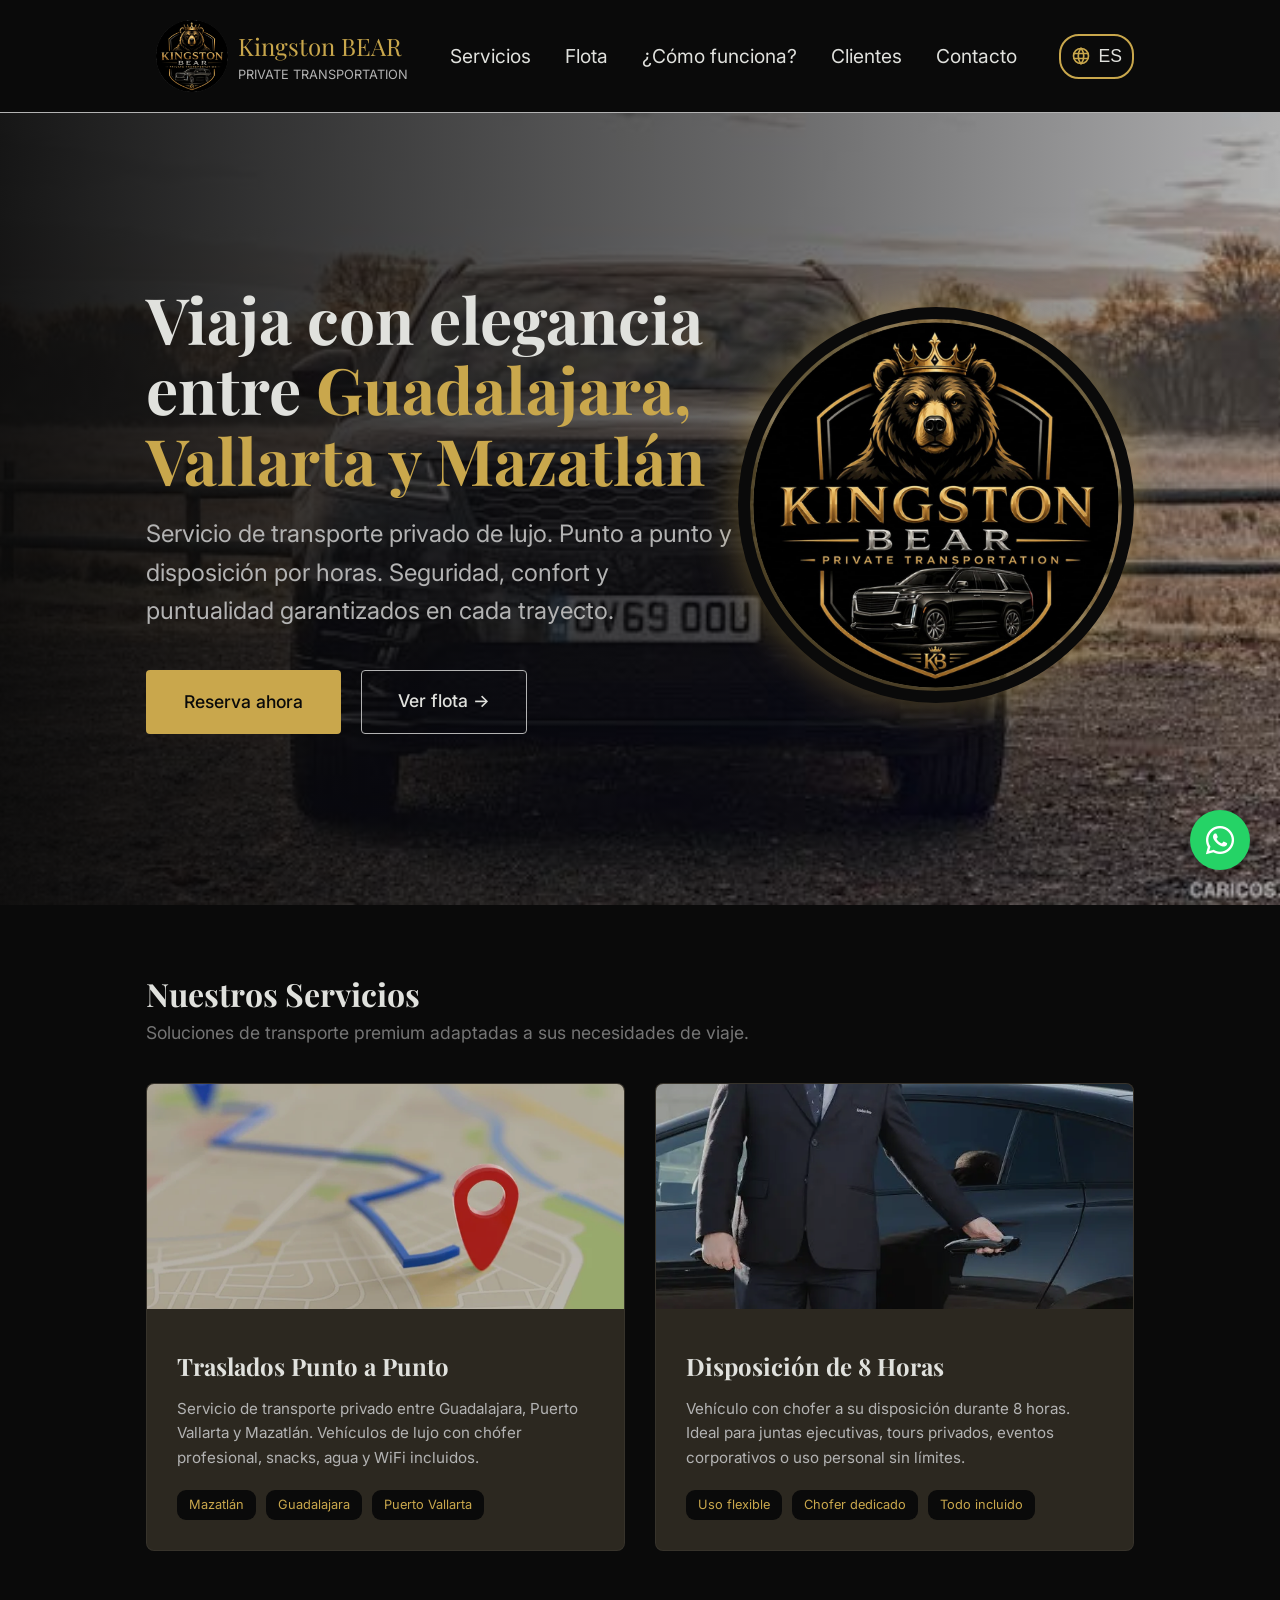
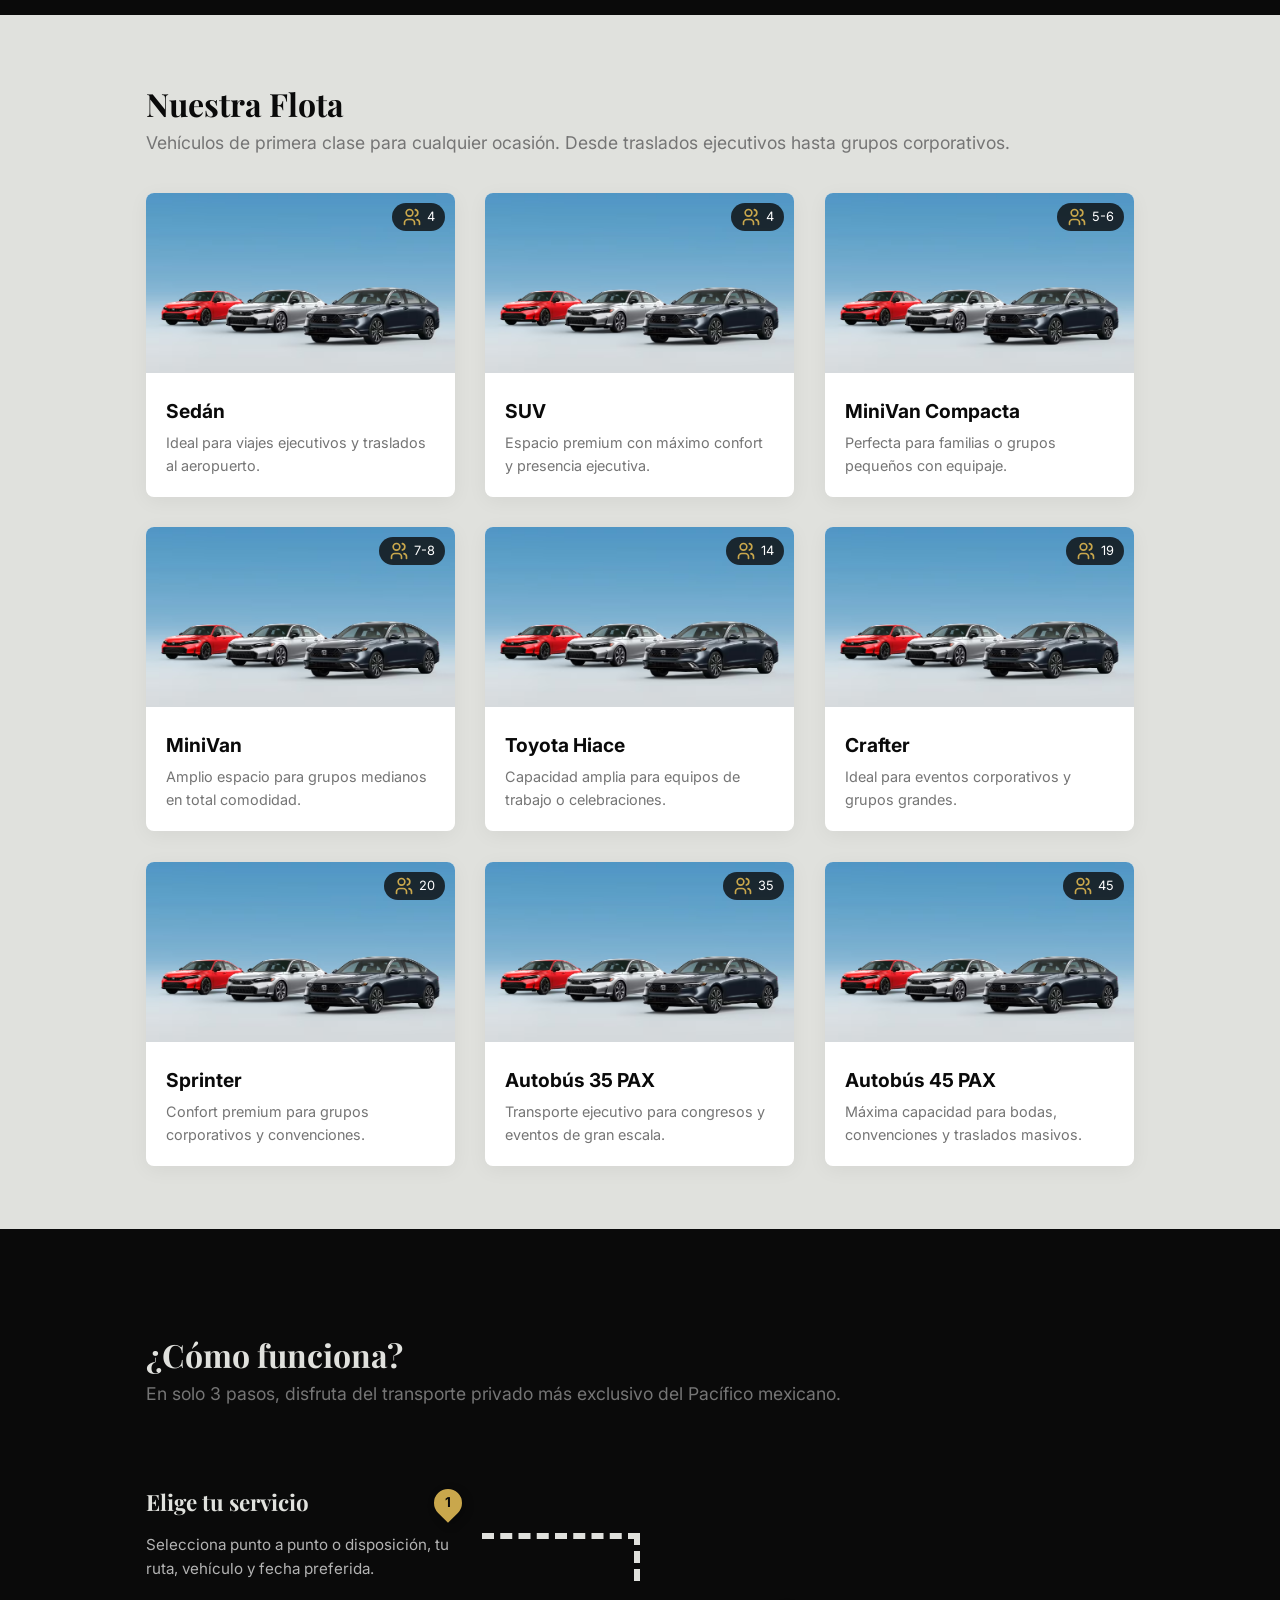
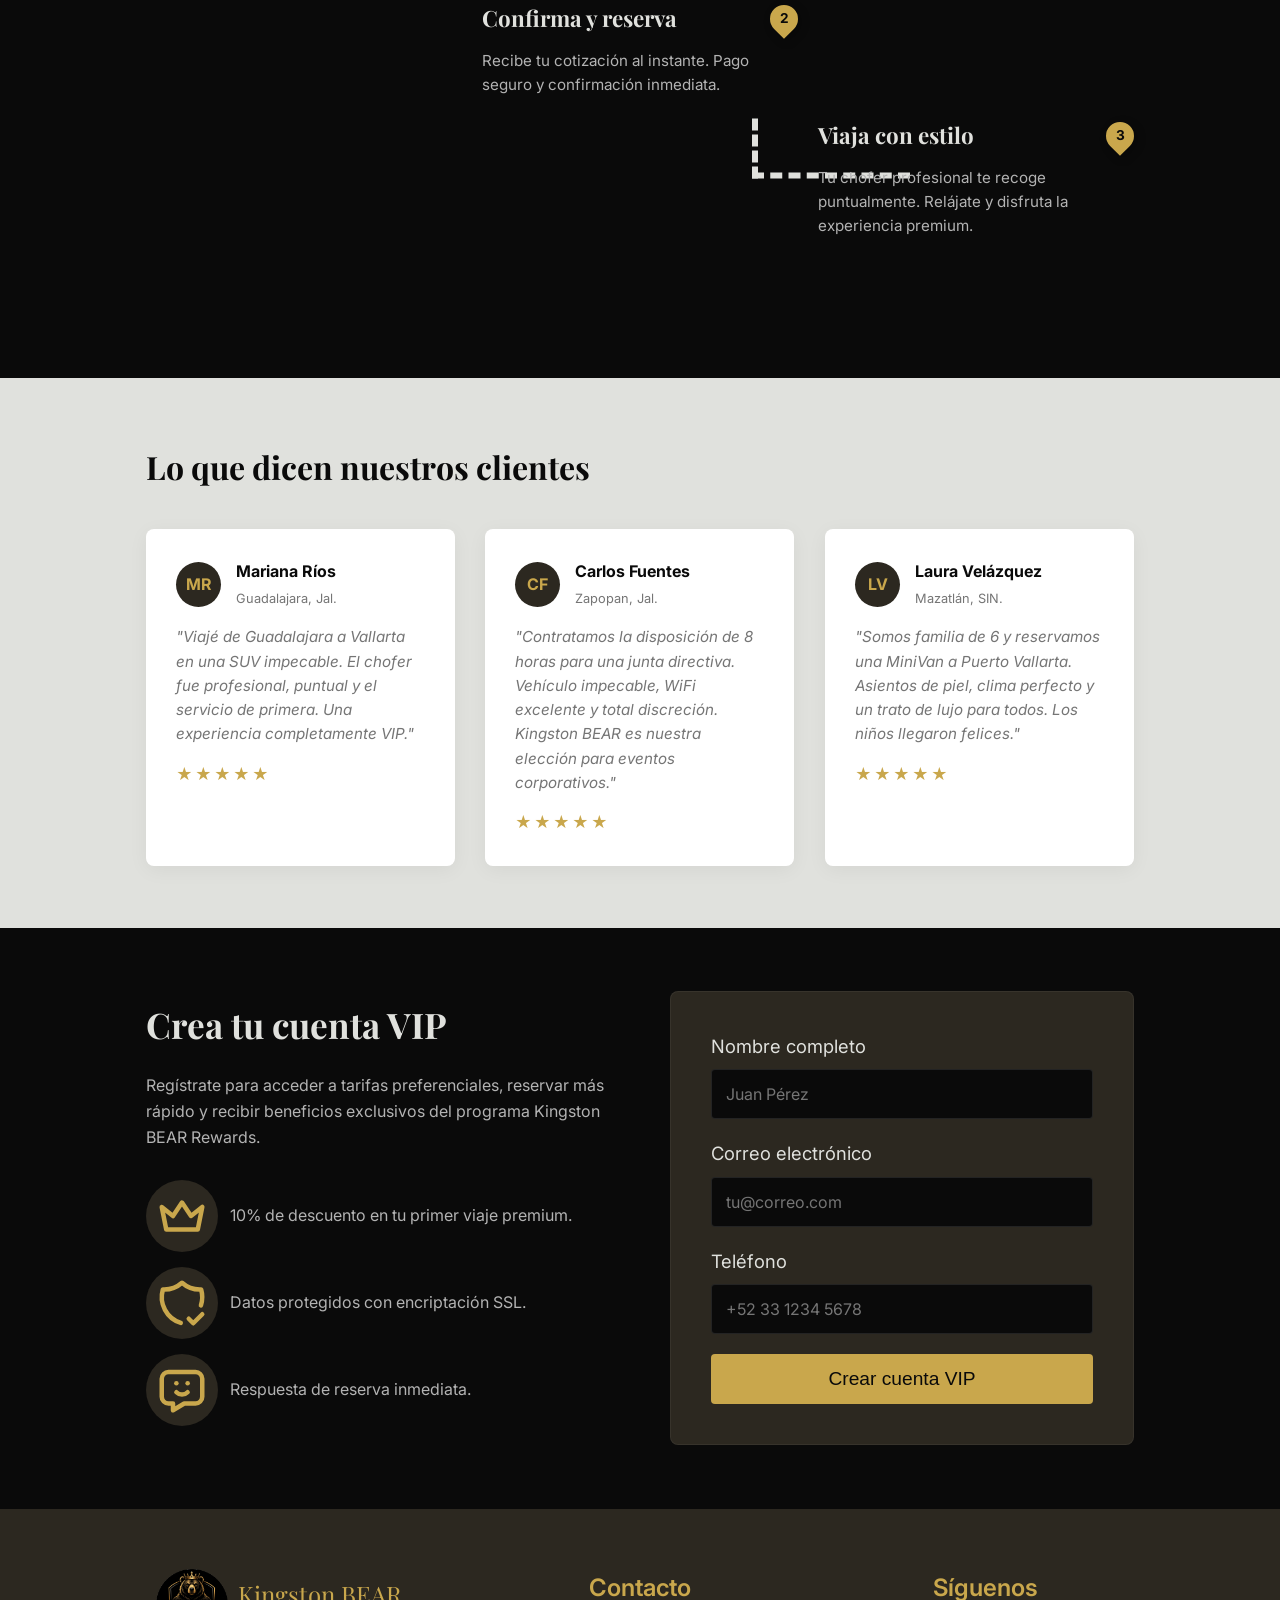
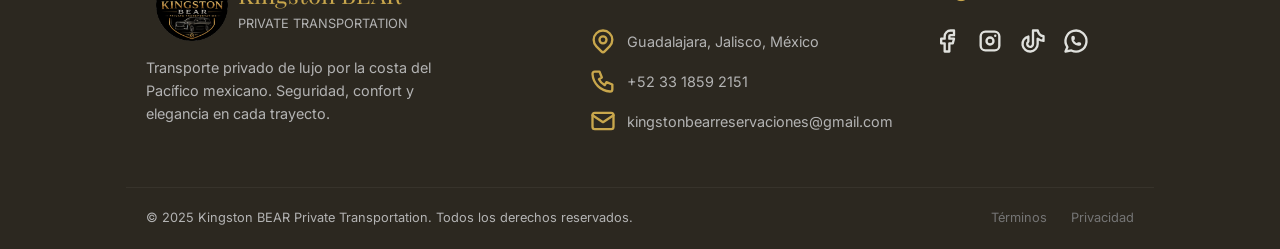
==== index.html @ b52fd7a8 "Initial commit" ====
<!DOCTYPE html>
<html lang="es">
<head>
    <meta charset="UTF-8">
    <meta name="viewport" content="width=device-width, initial-scale=1.0">
    <title>Kingston BEAR | Transporte Privado de Lujo</title>
    <!-- Enlace a Google Fonts para una tipografía elegante -->
    <link rel="preconnect" href="https://fonts.googleapis.com">
    <link rel="preconnect" href="https://fonts.gstatic.com" crossorigin>
    <link href="https://fonts.googleapis.com/css2?family=Playfair+Display:wght@700&family=Inter:wght@300;400;600&display=swap" rel="stylesheet">
    <link rel="stylesheet" href="public/styles/style.css">
    <link rel="stylesheet" href="https://cdnjs.cloudflare.com/ajax/libs/font-awesome/6.4.0/css/all.min.css">
</head>
<body>

    <!-- ==================== HEADER ==================== -->
    <header class="site-header">
        <div class="container header-container">
            <div class="logo" onclick="scrollToSection('top',100)">
                <img id="logo" src="public/images/rounded-logo.png" alt="Kingston BEAR Private Transportation">
                <div class="page-title">
                    <span>Kingston BEAR</span>
                    <small>PRIVATE TRANSPORTATION</small>
                </div>
            </div>
            <nav class="main-nav">
                <a onclick="scrollToSection('servicios',80)">Servicios</a>
                <a onclick="scrollToSection('flota',100)">Flota</a>
                <a onclick="scrollToSection('como-funciona',40)">¿Cómo funciona?</a>
                <a onclick="scrollToSection('clientes',100)">Clientes</a>
                <a onclick="scrollToSection('contacto',100)">Contacto</a>
            </nav>
            <div class="header-actions">
                <button class="lang-switch">
                    <svg
                    xmlns="http://www.w3.org/2000/svg"
                    width="20"
                    height="20"
                    viewBox="0 0 24 24"
                    fill="none"
                    stroke="var(--color-gold)"
                    stroke-width="2"
                    stroke-linecap="round"
                    stroke-linejoin="round"
                    >
                    <path d="M3 12a9 9 0 1 0 18 0a9 9 0 0 0 -18 0" />
                    <path d="M3.6 9h16.8" />
                    <path d="M3.6 15h16.8" />
                    <path d="M11.5 3a17 17 0 0 0 0 18" />
                    <path d="M12.5 3a17 17 0 0 1 0 18" />
                    </svg>ES</button>
            </div>
        </div>
    </header>

    <main id="top">
        <!-- ==================== HERO SECTION ==================== -->
        <section class="hero" id="inicio">
            <div class="hero-overlay"></div>
            <div class="container hero-content">
                <div class="hero-text" data-reveal>
                    <h1 class="hero-title">
                        Viaja con elegancia entre <span class="highlight">Guadalajara, Vallarta y Mazatlán</span>
                    </h1>
                    <p class="hero-subtitle">
                        Servicio de transporte privado de lujo. Punto a punto y disposición por horas. Seguridad, confort y puntualidad garantizados en cada trayecto.
                    </p>
                    <div class="hero-cta">
                        <a onclick="scrollToSection('contacto',100)" class="btn btn-primary btn-lg">Reserva ahora</a>
                        <a onclick="scrollToSection('flota',100)" class="btn btn-outline btn-lg">Ver flota →</a>
                    </div>
                </div>
                <div class="hero-badge" data-reveal>
                    <!-- Insignia circular de Kingston BEAR -->
                    <img id="emblem-logo" src="public/images/rounded-logo.png" alt="Emblema Kingston BEAR">
                </div>
            </div>
            <!-- Botón de WhatsApp flotante -->
            <a href="https://wa.me/+523318592151" class="whatsapp-float" target="_blank" rel="noopener">
                <i class="fab fa-whatsapp fa-2x"></i>
            </a>
        </section>

        <!-- ==================== SERVICIOS ==================== -->
        <section class="services" id="servicios">
            <div class="container">
                <div class="section-header" data-reveal>
                    <h2>Nuestros Servicios</h2>
                    <p>Soluciones de transporte premium adaptadas a sus necesidades de viaje.</p>
                </div>
                <div class="services-grid">
                    <article class="service-card" data-reveal>
                        <div class="service-image">
                            <img src="public/images/ruta.webp" alt="Traslados Punto a Punto">
                        </div>
                        <div class="service-info">
                            <h3>Traslados Punto a Punto</h3>
                            <p>Servicio de transporte privado entre Guadalajara, Puerto Vallarta y Mazatlán. Vehículos de lujo con chófer profesional, snacks, agua y WiFi incluidos.</p>
                            <div class="tags">
                                <span class="tag">Mazatlán</span>
                                <span class="tag">Guadalajara</span>
                                <span class="tag">Puerto Vallarta</span>
                            </div>
                        </div>
                    </article>
                    <article class="service-card" data-reveal>
                        <div class="service-image">
                            <img src="public/images/chofer.webp" alt="Disposición de 8 Horas">
                        </div>
                        <div class="service-info">
                            <h3>Disposición de 8 Horas</h3>
                            <p>Vehículo con chofer a su disposición durante 8 horas. Ideal para juntas ejecutivas, tours privados, eventos corporativos o uso personal sin límites.</p>
                            <div class="tags">
                                <span class="tag">Uso flexible</span>
                                <span class="tag">Chofer dedicado</span>
                                <span class="tag">Todo incluido</span>
                            </div>
                        </div>
                    </article>
                </div>
            </div>
        </section>

        <!-- ==================== FLOTA ==================== -->
        <section class="fleet" id="flota">
            <div class="container">
                <div class="section-header" data-reveal>
                    <h2>Nuestra Flota</h2>
                    <p>Vehículos de primera clase para cualquier ocasión. Desde traslados ejecutivos hasta grupos corporativos.</p>
                </div>
                <div class="fleet-grid">
                    <article class="fleet-card" data-reveal>
                        <div class="fleet-image">
                            <img src="public/images/sedan.avif" alt="Sedán">
                            <span class="capacity-badge">
                                <svg
                                xmlns="http://www.w3.org/2000/svg"
                                width="20"
                                height="20"
                                viewBox="0 0 24 24"
                                fill="none"
                                stroke="var(--color-gold)"
                                stroke-width="2"
                                stroke-linecap="round"
                                stroke-linejoin="round"
                                >
                                <path d="M9 7m-4 0a4 4 0 1 0 8 0a4 4 0 1 0 -8 0" />
                                <path d="M3 21v-2a4 4 0 0 1 4 -4h4a4 4 0 0 1 4 4v2" />
                                <path d="M16 3.13a4 4 0 0 1 0 7.75" />
                                <path d="M21 21v-2a4 4 0 0 0 -3 -3.85" />
                                </svg>4
                            </span>
                        </div>
                        <h3>Sedán</h3>
                        <p>Ideal para viajes ejecutivos y traslados al aeropuerto.</p>
                    </article>
                    <article class="fleet-card" data-reveal>
                        <div class="fleet-image">
                            <img src="public/images/sedan.avif" alt="SUV">
                            <span class="capacity-badge">
                                <svg
                                xmlns="http://www.w3.org/2000/svg"
                                width="20"
                                height="20"
                                viewBox="0 0 24 24"
                                fill="none"
                                stroke="var(--color-gold)"
                                stroke-width="2"
                                stroke-linecap="round"
                                stroke-linejoin="round"
                                >
                                <path d="M9 7m-4 0a4 4 0 1 0 8 0a4 4 0 1 0 -8 0" />
                                <path d="M3 21v-2a4 4 0 0 1 4 -4h4a4 4 0 0 1 4 4v2" />
                                <path d="M16 3.13a4 4 0 0 1 0 7.75" />
                                <path d="M21 21v-2a4 4 0 0 0 -3 -3.85" />
                                </svg>4
                            </span>
                        </div>
                        <h3>SUV</h3>
                        <p>Espacio premium con máximo confort y presencia ejecutiva.</p>
                    </article>
                    <article class="fleet-card" data-reveal>
                        <div class="fleet-image">
                            <img src="public/images/sedan.avif" alt="MiniVan Compacta">
                            <span class="capacity-badge">
                                <svg
                                xmlns="http://www.w3.org/2000/svg"
                                width="20"
                                height="20"
                                viewBox="0 0 24 24"
                                fill="none"
                                stroke="var(--color-gold)"
                                stroke-width="2"
                                stroke-linecap="round"
                                stroke-linejoin="round"
                                >
                                <path d="M9 7m-4 0a4 4 0 1 0 8 0a4 4 0 1 0 -8 0" />
                                <path d="M3 21v-2a4 4 0 0 1 4 -4h4a4 4 0 0 1 4 4v2" />
                                <path d="M16 3.13a4 4 0 0 1 0 7.75" />
                                <path d="M21 21v-2a4 4 0 0 0 -3 -3.85" />
                                </svg>5-6
                            </span>
                        </div>
                        <h3>MiniVan Compacta</h3>
                        <p>Perfecta para familias o grupos pequeños con equipaje.</p>
                    </article>
                    <article class="fleet-card" data-reveal>
                        <div class="fleet-image">
                            <img src="public/images/sedan.avif" alt="MiniVan">
                            <span class="capacity-badge">
                                <svg
                                xmlns="http://www.w3.org/2000/svg"
                                width="20"
                                height="20"
                                viewBox="0 0 24 24"
                                fill="none"
                                stroke="var(--color-gold)"
                                stroke-width="2"
                                stroke-linecap="round"
                                stroke-linejoin="round"
                                >
                                <path d="M9 7m-4 0a4 4 0 1 0 8 0a4 4 0 1 0 -8 0" />
                                <path d="M3 21v-2a4 4 0 0 1 4 -4h4a4 4 0 0 1 4 4v2" />
                                <path d="M16 3.13a4 4 0 0 1 0 7.75" />
                                <path d="M21 21v-2a4 4 0 0 0 -3 -3.85" />
                                </svg>7-8
                            </span>
                        </div>
                        <h3>MiniVan</h3>
                        <p>Amplio espacio para grupos medianos en total comodidad.</p>
                    </article>
                    <article class="fleet-card" data-reveal>
                        <div class="fleet-image">
                            <img src="public/images/sedan.avif" alt="Toyota Hiace">
                            <span class="capacity-badge">
                                <svg
                                xmlns="http://www.w3.org/2000/svg"
                                width="20"
                                height="20"
                                viewBox="0 0 24 24"
                                fill="none"
                                stroke="var(--color-gold)"
                                stroke-width="2"
                                stroke-linecap="round"
                                stroke-linejoin="round"
                                >
                                <path d="M9 7m-4 0a4 4 0 1 0 8 0a4 4 0 1 0 -8 0" />
                                <path d="M3 21v-2a4 4 0 0 1 4 -4h4a4 4 0 0 1 4 4v2" />
                                <path d="M16 3.13a4 4 0 0 1 0 7.75" />
                                <path d="M21 21v-2a4 4 0 0 0 -3 -3.85" />
                                </svg>14
                            </span>
                        </div>
                        <h3>Toyota Hiace</h3>
                        <p>Capacidad amplia para equipos de trabajo o celebraciones.</p>
                    </article>
                    <article class="fleet-card" data-reveal>
                        <div class="fleet-image">
                            <img src="public/images/sedan.avif" alt="Crafter">
                            <span class="capacity-badge">
                                <svg
                                xmlns="http://www.w3.org/2000/svg"
                                width="20"
                                height="20"
                                viewBox="0 0 24 24"
                                fill="none"
                                stroke="var(--color-gold)"
                                stroke-width="2"
                                stroke-linecap="round"
                                stroke-linejoin="round"
                                >
                                <path d="M9 7m-4 0a4 4 0 1 0 8 0a4 4 0 1 0 -8 0" />
                                <path d="M3 21v-2a4 4 0 0 1 4 -4h4a4 4 0 0 1 4 4v2" />
                                <path d="M16 3.13a4 4 0 0 1 0 7.75" />
                                <path d="M21 21v-2a4 4 0 0 0 -3 -3.85" />
                                </svg>19
                            </span>
                        </div>
                        <h3>Crafter</h3>
                        <p>Ideal para eventos corporativos y grupos grandes.</p>
                    </article>
                    <article class="fleet-card" data-reveal>
                        <div class="fleet-image">
                            <img src="public/images/sedan.avif" alt="Sprinter">
                            <span class="capacity-badge">
                                <svg
                                xmlns="http://www.w3.org/2000/svg"
                                width="20"
                                height="20"
                                viewBox="0 0 24 24"
                                fill="none"
                                stroke="var(--color-gold)"
                                stroke-width="2"
                                stroke-linecap="round"
                                stroke-linejoin="round"
                                >
                                <path d="M9 7m-4 0a4 4 0 1 0 8 0a4 4 0 1 0 -8 0" />
                                <path d="M3 21v-2a4 4 0 0 1 4 -4h4a4 4 0 0 1 4 4v2" />
                                <path d="M16 3.13a4 4 0 0 1 0 7.75" />
                                <path d="M21 21v-2a4 4 0 0 0 -3 -3.85" />
                                </svg>20
                            </span>
                        </div>
                        <h3>Sprinter</h3>
                        <p>Confort premium para grupos corporativos y convenciones.</p>
                    </article>
                    <article class="fleet-card" data-reveal>
                        <div class="fleet-image">
                            <img src="public/images/sedan.avif" alt="Autobús 35 PAX">
                            <span class="capacity-badge">
                                <svg
                                xmlns="http://www.w3.org/2000/svg"
                                width="20"
                                height="20"
                                viewBox="0 0 24 24"
                                fill="none"
                                stroke="var(--color-gold)"
                                stroke-width="2"
                                stroke-linecap="round"
                                stroke-linejoin="round"
                                >
                                <path d="M9 7m-4 0a4 4 0 1 0 8 0a4 4 0 1 0 -8 0" />
                                <path d="M3 21v-2a4 4 0 0 1 4 -4h4a4 4 0 0 1 4 4v2" />
                                <path d="M16 3.13a4 4 0 0 1 0 7.75" />
                                <path d="M21 21v-2a4 4 0 0 0 -3 -3.85" />
                                </svg>35
                            </span>
                        </div>
                        <h3>Autobús 35 PAX</h3>
                        <p>Transporte ejecutivo para congresos y eventos de gran escala.</p>
                    </article>
                    <article class="fleet-card" data-reveal>
                        <div class="fleet-image">
                            <img src="public/images/sedan.avif" alt="Autobús 45 PAX">
                            <span class="capacity-badge">
                                <svg
                                xmlns="http://www.w3.org/2000/svg"
                                width="20"
                                height="20"
                                viewBox="0 0 24 24"
                                fill="none"
                                stroke="var(--color-gold)"
                                stroke-width="2"
                                stroke-linecap="round"
                                stroke-linejoin="round"
                                >
                                <path d="M9 7m-4 0a4 4 0 1 0 8 0a4 4 0 1 0 -8 0" />
                                <path d="M3 21v-2a4 4 0 0 1 4 -4h4a4 4 0 0 1 4 4v2" />
                                <path d="M16 3.13a4 4 0 0 1 0 7.75" />
                                <path d="M21 21v-2a4 4 0 0 0 -3 -3.85" />
                                </svg>45
                            </span>
                        </div>
                        <h3>Autobús 45 PAX</h3>
                        <p>Máxima capacidad para bodas, convenciones y traslados masivos.</p>
                    </article>
                </div>
            </div>
        </section>

        <!-- ==================== CÓMO FUNCIONA ==================== -->
        <section class="how-it-works" id="como-funciona">
            <div class="container">
                <div class="section-header" data-reveal>
                    <h2>¿Cómo funciona?</h2>
                    <p>En solo 3 pasos, disfruta del transporte privado más exclusivo del Pacífico mexicano.</p>
                </div>
                
                <div class="steps-container">
                    <!-- SVG de la ruta torcida (Zig-Zag grueso y punteado) -->
                    <!-- viewBox 100x100 para mapear las celdas del grid -->

                    <div class="route dashed-line step-line"></div>
                    <!-- Paso 1: Celda (0,0) -> Row 1, Col 1 -->
                    <div class="step step-1" data-reveal>
                        <div class="step-header">
                            <h3>Elige tu servicio</h3>
                            <span class="pin"><b>1</b></span>
                        </div>
                        <p>Selecciona punto a punto o disposición, tu ruta, vehículo y fecha preferida.</p>
                    </div>

                    <!-- Paso 2: Celda (1,0) -> Row 2, Col 1 -->
                    <div class="step step-2" data-reveal>
                        <div class="step-header">
                            <h3>Confirma y reserva</h3>
                            <span class="pin"><b>2</b></span>
                        </div>
                        <p>Recibe tu cotización al instante. Pago seguro y confirmación inmediata.</p>
                    </div>

                    <div></div>
                    <div></div>
                    <div></div>
                    <div></div>
                    <div class="route dashed-line rotate-180 step-line-2"></div>

                    <!-- Paso 3: Celda (1,1) -> Row 2, Col 2 -->
                    <div class="step step-3" data-reveal>
                        <div class="step-header">
                            <h3>Viaja con estilo</h3>
                            <span class="pin"><b>3</b></span>
                        </div>
                        <p>Tu chofer profesional te recoge puntualmente. Relájate y disfruta la experiencia premium.</p>
                    </div>
                </div>
            </div>
        </section>

        <!-- ==================== TESTIMONIOS ==================== -->
        <section class="testimonials" id="clientes">
            <div class="container">
                <div class="section-header" data-reveal>
                    <h2>Lo que dicen nuestros clientes</h2>
                </div>
                <div class="testimonials-grid">
                    <article class="testimonial-card" data-reveal>
                        <div class="testimonial-header">
                            <div class="avatar">MR</div>
                            <div>
                                <h4>Mariana Ríos</h4>
                                <span>Guadalajara, Jal.</span>
                            </div>
                        </div>
                        <p>"Viajé de Guadalajara a Vallarta en una SUV impecable. El chofer fue profesional, puntual y el servicio de primera. Una experiencia completamente VIP."</p>
                        <div class="stars">★★★★★</div>
                    </article>
                    <article class="testimonial-card" data-reveal>
                        <div class="testimonial-header">
                            <div class="avatar">CF</div>
                            <div>
                                <h4>Carlos Fuentes</h4>
                                <span>Zapopan, Jal.</span>
                            </div>
                        </div>
                        <p>"Contratamos la disposición de 8 horas para una junta directiva. Vehículo impecable, WiFi excelente y total discreción. Kingston BEAR es nuestra elección para eventos corporativos."</p>
                        <div class="stars">★★★★★</div>
                    </article>
                    <article class="testimonial-card" data-reveal>
                        <div class="testimonial-header">
                            <div class="avatar">LV</div>
                            <div>
                                <h4>Laura Velázquez</h4>
                                <span>Mazatlán, SIN.</span>
                            </div>
                        </div>
                        <p>"Somos familia de 6 y reservamos una MiniVan a Puerto Vallarta. Asientos de piel, clima perfecto y un trato de lujo para todos. Los niños llegaron felices."</p>
                        <div class="stars">★★★★★</div>
                    </article>
                </div>
            </div>
        </section>

        <!-- ==================== FORMULARIO VIP ==================== -->
        <section class="vip-signup" id="contacto">
            <div class="container vip-container">
                <div class="vip-content" data-reveal>
                    <h2>Crea tu cuenta VIP</h2>
                    <p>Regístrate para acceder a tarifas preferenciales, reservar más rápido y recibir beneficios exclusivos del programa Kingston BEAR Rewards.</p>
                    <ul class="benefits-list">
                        <li>
                            <svg
                            xmlns="http://www.w3.org/2000/svg"
                            width="28"
                            height="28"
                            viewBox="0 0 24 24"
                            fill="none"
                            stroke="var(--color-gold)"
                            stroke-width="2"
                            stroke-linecap="round"
                            stroke-linejoin="round"
                            >
                            <path d="M12 6l4 6l5 -4l-2 10h-14l-2 -10l5 4z" />
                            </svg>10% de descuento en tu primer viaje premium.
                        </li>
                        
                        <li>
                            <svg
                            xmlns="http://www.w3.org/2000/svg"
                            width="28"
                            height="28"
                            viewBox="0 0 24 24"
                            fill="none"
                            stroke="var(--color-gold)"
                            stroke-width="2"
                            stroke-linecap="round"
                            stroke-linejoin="round"
                            >
                            <path d="M11.46 20.846a12 12 0 0 1 -7.96 -14.846a12 12 0 0 0 8.5 -3a12 12 0 0 0 8.5 3a12 12 0 0 1 -.09 7.06" />
                            <path d="M15 19l2 2l4 -4" />
                            </svg>Datos protegidos con encriptación SSL.
                        </li>
                        
                        <li>
                            <svg
                            xmlns="http://www.w3.org/2000/svg"
                            width="28"
                            height="28"
                            viewBox="0 0 24 24"
                            fill="none"
                            stroke="var(--color-gold)"
                            stroke-width="2"
                            stroke-linecap="round"
                            stroke-linejoin="round"
                            >
                            <path d="M18 4a3 3 0 0 1 3 3v8a3 3 0 0 1 -3 3h-5l-5 3v-3h-2a3 3 0 0 1 -3 -3v-8a3 3 0 0 1 3 -3h12z" />
                            <path d="M9.5 9h.01" />
                            <path d="M14.5 9h.01" />
                            <path d="M9.5 13a3.5 3.5 0 0 0 5 0" />
                            </svg>Respuesta de reserva inmediata.</li>
                    </ul>
                </div>
                <div class="vip-form-wrapper" data-reveal>
                    <form class="vip-form">
                        <div class="form-group">
                            <label for="name">Nombre completo</label>
                            <input type="text" id="name" placeholder="Juan Pérez" required>
                        </div>
                        <div class="form-group">
                            <label for="email">Correo electrónico</label>
                            <input type="email" id="email" placeholder="tu@correo.com" required>
                        </div>
                        <div class="form-group">
                            <label for="phone">Teléfono</label>
                            <input type="tel" id="phone" placeholder="+52 33 1234 5678">
                        </div>
                        <button type="submit" class="btn btn-primary btn-block">Crear cuenta VIP</button>
                    </form>
                </div>
            </div>
        </section>
    </main>

    <!-- ==================== FOOTER ==================== -->
    <footer class="site-footer">
        <div class="container footer-grid">
            <div class="footer-about">
            <div class="logo" onclick="scrollToSection('top',100)">
                <img id="logo" src="public/images/rounded-logo.png" alt="Kingston BEAR Private Transportation">
                <div class="page-title">
                    <span>Kingston BEAR</span>
                    <small>PRIVATE TRANSPORTATION</small>
                </div>
            </div>
                <p>Transporte privado de lujo por la costa del Pacífico mexicano. Seguridad, confort y elegancia en cada trayecto.</p>
            </div>
            <div class="footer-contact">
                <h4>Contacto</h4>
                <ul>
                    <li>
                        <svg
                        xmlns="http://www.w3.org/2000/svg"
                        width="28"
                        height="28"
                        viewBox="0 0 24 24"
                        fill="none"
                        stroke="var(--color-gold)"
                        stroke-width="2"
                        stroke-linecap="round"
                        stroke-linejoin="round"
                        >
                        <path d="M9 11a3 3 0 1 0 6 0a3 3 0 0 0 -6 0" />
                        <path d="M17.657 16.657l-4.243 4.243a2 2 0 0 1 -2.827 0l-4.244 -4.243a8 8 0 1 1 11.314 0z" />
                        </svg>Guadalajara, Jalisco, México</li>
                    <li>
                        <svg
                        xmlns="http://www.w3.org/2000/svg"
                        width="28"
                        height="28"
                        viewBox="0 0 24 24"
                        fill="none"
                        stroke="var(--color-gold)"
                        stroke-width="2"
                        stroke-linecap="round"
                        stroke-linejoin="round"
                        >
                        <path d="M5 4h4l2 5l-2.5 1.5a11 11 0 0 0 5 5l1.5 -2.5l5 2v4a2 2 0 0 1 -2 2a16 16 0 0 1 -15 -15a2 2 0 0 1 2 -2" />
                        </svg>+52 33 1859 2151</li>
                    <li>
                        <svg
                        xmlns="http://www.w3.org/2000/svg"
                        width="28"
                        height="28"
                        viewBox="0 0 24 24"
                        fill="none"
                        stroke="var(--color-gold)"
                        stroke-width="2"
                        stroke-linecap="round"
                        stroke-linejoin="round"
                        >
                        <path d="M3 7a2 2 0 0 1 2 -2h14a2 2 0 0 1 2 2v10a2 2 0 0 1 -2 2h-14a2 2 0 0 1 -2 -2v-10z" />
                        <path d="M3 7l9 6l9 -6" />
                        </svg>kingstonbearreservaciones@gmail.com</li>
                </ul>
            </div>
            <div class="footer-social">
                <h4>Síguenos</h4>
                <div class="social-icons">
                    <a href="#" aria-label="Facebook">
                        <svg
                        xmlns="http://www.w3.org/2000/svg"
                        width="28"
                        height="28"
                        viewBox="0 0 24 24"
                        fill="none"
                        stroke="var(--color-bg-light)"
                        stroke-width="2"
                        stroke-linecap="round"
                        stroke-linejoin="round"
                        >
                        <path d="M7 10v4h3v7h4v-7h3l1 -4h-4v-2a1 1 0 0 1 1 -1h3v-4h-3a5 5 0 0 0 -5 5v2h-3" />
                        </svg></a>
                    <a href="#" aria-label="Instagram">
                        <svg
                        xmlns="http://www.w3.org/2000/svg"
                        width="28"
                        height="28"
                        viewBox="0 0 24 24"
                        fill="none"
                        stroke="var(--color-bg-light)"
                        stroke-width="2"
                        stroke-linecap="round"
                        stroke-linejoin="round"
                        >
                        <path d="M4 4m0 4a4 4 0 0 1 4 -4h8a4 4 0 0 1 4 4v8a4 4 0 0 1 -4 4h-8a4 4 0 0 1 -4 -4z" />
                        <path d="M12 12m-3 0a3 3 0 1 0 6 0a3 3 0 1 0 -6 0" />
                        <path d="M16.5 7.5l0 .01" />
                        </svg></a>
                    <a href="#" aria-label="Tiktok">
                        <svg
                        xmlns="http://www.w3.org/2000/svg"
                        width="28"
                        height="28"
                        viewBox="0 0 24 24"
                        fill="none"
                        stroke="var(--color-bg-light)"
                        stroke-width="2"
                        stroke-linecap="round"
                        stroke-linejoin="round"
                        >
                        <path d="M21 7.917v4.034a9.948 9.948 0 0 1 -5 -1.951v4.5a6.5 6.5 0 1 1 -8 -6.326v4.326a2.5 2.5 0 1 0 4 2v-11.5h4.083a6.005 6.005 0 0 0 4.917 4.917z" />
                        </svg></a>
                    <a href="#" aria-label="LinkedIn">
                        <svg
                        xmlns="http://www.w3.org/2000/svg"
                        width="28"
                        height="28"
                        viewBox="0 0 24 24"
                        fill="none"
                        stroke="var(--color-bg-light)"
                        stroke-width="2"
                        stroke-linecap="round"
                        stroke-linejoin="round"
                        >
                        <path d="M3 21l1.65 -3.8a9 9 0 1 1 3.4 2.9l-5.05 .9" />
                        <path d="M9 10a.5 .5 0 0 0 1 0v-1a.5 .5 0 0 0 -1 0v1a5 5 0 0 0 5 5h1a.5 .5 0 0 0 0 -1h-1a.5 .5 0 0 0 0 1" />
                        </svg></a>
                </div>
            </div>
        </div>
        <div class="container footer-bottom">
            <p>© 2025 Kingston BEAR Private Transportation. Todos los derechos reservados.</p>
            <div class="footer-legal">
                <a href="#">Términos</a>
                <a href="#">Privacidad</a>
            </div>
        </div>
    </footer>

    <script src="public/scripts/script.js"></script>
</body>
</html>
---- public/styles/style.css ----
/* --- Variables y Reset --- */
:root {
    --color-gold: #C9A74C;
    --color-black: #0A0A0A;
    --color-gray-dark: #2C2820;
    --color-gray-mid: #757575;
    --color-gray-light: #B3B3B3;
    --color-border: #CCCCCC;
    --color-bg-light: #E0E1DD;
    --font-heading: 'Playfair Display', serif;
    --font-body: 'Inter', sans-serif;
    --transition-smooth: all 0.7s cubic-bezier(0.16, 1, 0.3, 1);
}

* { margin: 0; padding: 0; box-sizing: border-box; }

a {
    cursor: pointer;
}

body {
    font-family: var(--font-body);
    background-color: var(--color-bg-light);
    color: var(--color-black);
    line-height: 1.6;
}

.container { margin: 0 14vh; padding: 0 20px; }

/* --- Componentes de Botones --- */
.btn {
    display: inline-block;
    padding: 12px 28px;
    border-radius: 4px;
    text-decoration: none;
    font-weight: 500;
    font-size: 1.2rem;
    transition: var(--transition-smooth);
    cursor: pointer;
    border: 2px solid transparent;
}
.btn-primary {
    background-color: var(--color-gold);
    color: var(--color-black);
}
.btn-primary:hover { background-color: #b8943f; transform: translateY(-2px); }
.btn-outline {
    background-color: transparent;
    border: 1px solid var(--color-gray-light);
    color: var(--color-bg-light);
}
.btn-outline:hover { border-color: var(--color-gold); color: var(--color-gold); }
.btn-lg { padding: 16px 36px; font-size: 1.1rem; }
.btn-block { width: 100%; }

/* --- HEADER --- */
.site-header {
    position: sticky;
    top: 0; left: 0;
    width: 100%;
    z-index: 1000;
    padding: 20px 0;
    background-color: var(--color-black);
    border-bottom: 1px solid var(--color-gray-light);
}
.header-container {
    display: flex;
    justify-content: space-between;
    align-items: center;
}
.main-nav a {
    color: var(--color-bg-light);
    text-decoration: none;
    margin: 0 15px;
    font-weight: 400;
    font-size: 1.2rem;
    transition: color 0.3s ease;
}
.main-nav a:hover { color: var(--color-gold); }
.lang-switch {
    display: inline-flex;
    flex-direction: row;
    gap: 8px;
    padding: 10px 10px;
    background: transparent;
    border: 2px solid var(--color-gold);
    color: var(--color-bg-light);
    border-radius: 20px;
    font-size: 1.1rem;
    cursor: pointer;
    font-size-adjust: from-font;
    align-items: center;
}

/* --- HERO SECTION --- */
.hero {
    position: relative;
    min-height: 88vh;
    display: flex;
    align-items: center;
    background: url('../images/rangerover.jpeg') no-repeat center center/cover;
    color: var(--color-bg-light);
    overflow: hidden;
}
.hero-overlay {
    position: absolute;
    top: 0; left: 0;
    width: 100%; height: 100%;
    background: linear-gradient(to right, rgba(10,10,10,0.95) 0%, rgba(10,10,10,0.6) 60%, rgba(10,10,10,0.3) 100%);
}
.hero-content {
    position: relative;
    z-index: 2;
    display: flex;
    align-items: center;
    justify-content: space-between;
    width: 100%;
}
.hero-text { max-width: 64%; }
.hero-title {
    font-family: var(--font-heading);
    font-size: 4rem;
    line-height: 1.1;
    margin-bottom: 20px;
    font-weight: 700;
}
.hero-title .highlight { color: var(--color-gold); }
.hero-subtitle {
    font-size: 1.5rem;
    color: var(--color-gray-light);
    margin-bottom: 40px;
}
.hero-cta { display: flex; gap: 20px; flex-wrap: wrap; }
.hero-badge img {
    width: 220px;
    filter: drop-shadow(0 0 20px rgba(201, 167, 76, 0.5));
}

/* --- SECCIONES GENERALES --- */
section { padding: 7vh 0; }
.section-header {
    margin-bottom: 4vh;
}
.section-header h2 {
    font-family: var(--font-heading);
    font-size: 2rem;
}
.section-header p {
    color: var(--color-gray-mid);
    font-size: 1.1rem;
}

/* --- SERVICIOS --- */
.services { background-color: var(--color-black); color: var(--color-bg-light); }
.services-grid {
    display: grid;
    grid-template-columns: repeat(auto-fit, minmax(400px, 1fr));
    gap: 30px;
}
.service-card {
    background-color: var(--color-gray-dark);
    border-radius: 8px;
    overflow: hidden;
    border: 1px solid rgba(255,255,255,0.05);
}
.service-image img { width: 100%; height: 25vh; object-fit: cover; opacity: 0.8; }
.service-info { padding: 30px; }
.service-info h3 {
    font-family: var(--font-heading);
    font-size: 1.5rem;
    margin-bottom: 12px;
    color: var(--color-bg-light);
}
.service-info p { color: var(--color-gray-light); font-size: 0.95rem; margin-bottom: 20px; }
.tags { display: flex; gap: 10px; flex-wrap: wrap; }
.tag {
    background: var(--color-black);
    color: var(--color-gold);
    padding: 5px 12px;
    border-radius: 9px;
    font-size: 0.8rem;
}

/* --- FLOTA --- */
.fleet { background-color: var(--color-bg-light); }
.fleet-grid {
    display: grid;
    grid-template-columns: repeat(auto-fit, minmax(280px, 1fr));
    gap: 30px;
}
.fleet-card {
    background: #fff;
    border-radius: 8px;
    overflow: hidden;
    box-shadow: 0 4px 20px rgba(0,0,0,0.05);
    transition: var(--transition-smooth);
}
.fleet-card:hover { transform: translateY(-8px); box-shadow: 0 12px 30px rgba(0,0,0,0.1); }
.fleet-image { position: relative; }
.fleet-image img { width: 100%; height: 180px; object-fit: cover; background: #f0f0f0; }
.capacity-badge {
    position: absolute;
    top: 10px; right: 10px;
    background: rgba(10,10,10,0.8);
    color: #fff;
    padding: 4px 10px;
    border-radius: 20px;
    font-size: 0.8rem;
    display: flex;
    align-items: center;
    gap: 5px;
}
.fleet-card h3 { font-size: 1.2rem; margin: 15px 20px 5px; }
.fleet-card p { font-size: 0.9rem; color: var(--color-gray-mid); margin: 0 20px 20px; }
/* --- CÓMO FUNCIONA --- */
.how-it-works {
    background-color: var(--color-black);
    color: var(--color-bg-light);
    position: relative;
    overflow: hidden;
    padding: 100px 0;
}

/* --- GRID 3x3 --- */
.steps-container {
    display: grid;
    /* 3 columnas de igual ancho */
    grid-template-columns: repeat(3, 1fr);
    /* 3 filas de altura automática */
    grid-template-rows: repeat(3, auto);
    gap: 20px 20px;
    position: relative;
    padding: 40px 0;
}

/* --- LÍNEA DE RUTA TORCIDA (ZIG-ZAG) --- */
.route-line {
    position: absolute;
    top: 0;
    left: 0;
    width: 100%;
    height: 100%;
    z-index: 0;
    pointer-events: none;
    opacity: 0;
    transition: opacity 1s ease-out;
}

.steps-container.is-visible .route-line {
    opacity: 0.8;
}

/* Animación de dibujo del trazo */
.route-line path {
    stroke-dasharray: 200;
    stroke-dashoffset: 200;
    transition: stroke-dashoffset 1.5s ease-in-out 0.5s;
}

.steps-container.is-visible .route-line path {
    stroke-dashoffset: 0;
}

/* --- POSICIONAMIENTO DE LOS PASOS EN EL GRID --- */
/* Paso 1: Celda (0,0) -> Row 1, Col 1 */
.step-1 {
    grid-column: 1;
    grid-row: 1;
    text-align: left;
}

/* Paso 2: Celda (1,0) -> Row 2, Col 1 */
.step-2 {
    grid-column: 2;
    grid-row: 2;
}

/* Paso 3: Celda (1,1) -> Row 2, Col 2 */
.step-3 {
    grid-column: 3;
    grid-row: 3;
}

/* --- ESTILOS DE LOS PASOS --- */
.step {
    position: relative;
    z-index: 1; /* Asegura que los pasos estén sobre la línea */
    
    /* Estado inicial para el efecto ascendente */
    opacity: 0;
    transform: translateY(80px) scale(0.95);
    transition: opacity 0.8s cubic-bezier(0.34, 1.56, 0.64, 1), 
                transform 0.8s cubic-bezier(0.34, 1.56, 0.64, 1);
}

/* Estado final cuando entran en el viewport */
.step.is-visible {
    opacity: 1;
    transform: translateY(0) scale(1);
}

/* Retardos escalonados para el efecto ascendente */
.step-1 { transition-delay: 0.1s; }
.step-line { transition-delay: 0.3s; }
.step-2 { transition-delay: 0.5s; }
.step-line-2 { transition-delay: 0.7s; }
.step-3 { transition-delay: 0.9s; }

/* Encabezado del paso (Título + Pin) */
.step-header {
    display: flex;
    align-items: center;
    gap: 12px;
    margin-bottom: 12px;
    justify-content: space-between;
}


.step h3 {
    font-family: var(--font-heading);
    font-size: 1.4rem;
    color: var(--color-bg-light);
    margin: 0;
}

.step p {
    color: var(--color-gray-light);
    font-size: 0.95rem;
}

/* Alineación del párrafo según el paso */
.step-1 p { margin-right: auto; }

/* --- ICONO PIN (Ubicación) --- */
.pin {
    display: inline-flex;
    align-items: center;
    justify-content: center;
    width: 28px;
    height: 28px;
    background: var(--color-gold);
    color: var(--color-black);
    border-radius: 50% 50% 50% 0;
    transform: rotate(-45deg);
    font-weight: 700;
    font-size: 0.85rem;
    box-shadow: 0 4px 10px rgba(0, 0, 0, 0.3);
    flex-shrink: 0;
}

/* Contrarrotar el número para que se vea derecho */
.pin span {
    transform: rotate(45deg);
    display: block;
}

/* --- RESPONSIVE --- */
@media (max-width: 768px) {
    .steps-container {
        grid-template-columns: 1fr;
        grid-template-rows: auto;
        gap: 50px;
        padding: 20px 0;
    }
    
    /* En móvil, todos los pasos ocupan la única columna y se alinean a la izquierda */
    .step-1, .step-2, .step-3 {
        grid-column: 1;
        grid-row: auto;
        text-align: left;
    }

    .step-1 .step-header,
    .step-2 .step-header,
    .step-3 .step-header {
        justify-content: flex-start;
    }

    .step-1 p,
    .step-2 p,
    .step-3 p {
        margin-left: 0;
        margin-right: 0;
    }

    /* Ocultar la línea horizontal en móvil */
    .route-line {
        display: none;
    }

    /* Línea vertical para móvil */
    .steps-container::before {
        content: '';
        position: absolute;
        top: 40px;
        bottom: 40px;
        left: 20px;
        width: 2px;
        border-left: 2px dashed rgba(224, 225, 221, 0.3);
        z-index: 0;
    }
    
    /* Ajustar la animación en móvil */
    .step {
        transform: translateY(50px) scale(0.95);
    }
    .step.is-visible {
        transform: translateY(0) scale(1);
    }
}
/* --- TESTIMONIOS --- */
.testimonials { background-color: var(--color-bg-light); }
.testimonials-grid {
    display: grid;
    grid-template-columns: repeat(auto-fit, minmax(300px, 1fr));
    gap: 30px;
}
.testimonial-card {
    background: #fff;
    padding: 30px;
    border-radius: 8px;
    box-shadow: 0 4px 20px rgba(0,0,0,0.05);
}
.testimonial-header { display: flex; align-items: center; gap: 15px; margin-bottom: 15px; }
.avatar {
    width: 45px; height: 45px;
    background: var(--color-gray-dark);
    color: var(--color-gold);
    border-radius: 50%;
    display: flex;
    align-items: center;
    justify-content: center;
    font-weight: 700;
}
.testimonial-card h4 { font-size: 1rem; }
.testimonial-card span { font-size: 0.8rem; color: var(--color-gray-mid); }
.testimonial-card p { font-size: 0.95rem; color: var(--color-gray-mid); font-style: italic; margin-bottom: 15px; }
.stars { color: var(--color-gold); letter-spacing: 2px; justify-self: center; }

/* --- FORMULARIO VIP --- */
.vip-signup { background-color: var(--color-black); color: var(--color-bg-light); }
.vip-container { display: flex; gap: 60px; align-items: center; }
.vip-content { flex: 1; }
.vip-content h2 { font-family: var(--font-heading); font-size: 2.2rem; margin-bottom: 20px; }
.vip-content p { color: var(--color-gray-light); margin-bottom: 30px; }
.benefits-list { list-style: none; }
.benefits-list li { display: flex; align-items: center; gap: 12px; margin-bottom: 15px; color: var(--color-gray-light); }
.benefits-list svg { 
    color: var(--color-gold);
    background-color: var(--color-gray-dark);
    width: 8vh;
    height: 8vh;
    border-radius: 50%;
    padding: 1vh;
}
.vip-form-wrapper { flex: 1; }
.vip-form {
    background: var(--color-gray-dark);
    padding: 40px;
    border-radius: 8px;
    border: 1px solid rgba(255,255,255,0.05);
}
.form-group { margin-bottom: 20px; }
.form-group label { 
    display: block;
    font-size: 1.15rem;
    margin-bottom: 8px;
    color: var(--color-bg-light);
}
.form-group input {
    width: 100%;
    padding: 14px;
    background: var(--color-black);
    border: 1px solid rgba(255,255,255,0.1);
    border-radius: 4px;
    color: #fff;
    font-family: var(--font-body);
    font-size: 1rem;
}
.form-group input::placeholder { color: var(--color-gray-mid); }
.form-group input:focus { outline: none; border-color: var(--color-gold); }

/* --- FOOTER --- */
.site-footer {
    background-color: var(--color-gray-dark);
    color: var(--color-gray-light);
    padding: 60px 0 20px;
    font-size: 0.9rem;
}
.footer-grid {
    display: grid;
    grid-template-columns: 2fr 1fr 1fr;
    gap: 40px;
    margin-bottom: 40px;
}
.footer-about p { max-width: 80%; margin-top: 15px; }
.footer-contact h4, .footer-social h4 { 
    color: var(--color-gold);
    margin-bottom: 20px;
    font-weight: 600;
    font-size: x-large;
}
.footer-contact ul { list-style: none; }
.footer-contact li { display: flex; align-items: center; gap: 10px; margin-bottom: 12px; }
.footer-contact svg { color: var(--color-gold); }
.social-icons { display: flex; gap: 15px; }
.social-icons a { color: var(--color-gray-light); transition: color 0.3s; }
.social-icons a:hover { color: var(--color-gold); }
.footer-bottom {
    border-top: 1px solid rgba(255,255,255,0.05);
    padding-top: 20px;
    display: flex;
    justify-content: space-between;
    align-items: center;
    font-size: 0.8rem;
}
.footer-legal a { color: var(--color-gray-mid); text-decoration: none; margin-left: 20px; }
.footer-legal a:hover { color: var(--color-gold); }

/* 1. Estado inicial de los elementos a animar */
[data-reveal] {
    opacity: 0;
    transform: translateY(30px);
    transition: opacity 0.8s cubic-bezier(0.16, 1, 0.3, 1),
                transform 0.8s cubic-bezier(0.16, 1, 0.3, 1);
    will-change: opacity, transform;
}

/* 2. Estado final: cuando el elemento entra en el viewport */
[data-reveal].is-visible {
    opacity: 1;
    transform: translateY(0);
}

/* 3. Aplicar retardos escalonados (staggered) a los hijos de grids */
.services-grid .service-card:nth-child(1) { transition-delay: 0.1s; }
.services-grid .service-card:nth-child(2) { transition-delay: 0.25s; }


.steps-container .step:nth-child(1) { transition-delay: 0.1s; }
.steps-container .step:nth-child(2) { transition-delay: 0.3s; }
.steps-container .step:nth-child(3) { transition-delay: 0.5s; }

.testimonials-grid .testimonial-card:nth-child(1) { transition-delay: 0.1s; }
.testimonials-grid .testimonial-card:nth-child(2) { transition-delay: 0.25s; }
.testimonials-grid .testimonial-card:nth-child(3) { transition-delay: 0.4s; }

/* 4. Botón flotante de WhatsApp */
.whatsapp-float {
    position: fixed;
    bottom: 30px;
    right: 30px;
    background: #25D366;
    color: #fff;
    width: 60px; height: 60px;
    border-radius: 50%;
    display: flex;
    align-items: center;
    justify-content: center;
    box-shadow: 0 4px 15px rgba(0,0,0,0.3);
    z-index: 100;
    transition: transform 0.3s ease;
    text-decoration: none;
}
.whatsapp-float:hover { transform: scale(1.1); }

/* 5. Accesibilidad: Respetar la preferencia de movimiento reducido */
@media (prefers-reduced-motion: reduce) {
    [data-reveal] {
        opacity: 1 !important;
        transform: none !important;
        transition: none !important;
    }
    .fleet-card:hover { transform: none; }
    .whatsapp-float:hover { transform: none; }
}

img#logo {
    width: 8vh;
}
img#emblem-logo {
    width: 44vh;
    border: 12px solid var(--color-black);
    border-radius: 50%;
    padding: 0.2rem;
}

.logo {
    display: flex;
    align-items: center;
    margin-left: 10px;
    cursor: pointer;
}

.logo span, .logo small {
    margin-left: 10px;
}

.logo span {
    font-family: var(--font-heading);
    font-size: 1.5rem;
    color: var(--color-gold);
}

.logo small {
    font-size: 0.8rem;
    color: var(--color-gray-light);
}

.page-title {
    display: flex;
    flex-direction: column;
}
b {
    transform: rotate(45deg);
}
.route.dashed-line {
    width: 50%;
    border-top: 6px dashed;
    border-right: 6px dashed;
    height: 50%;
    align-self: end;
}

.rotate-180 {
    transform: rotate(180deg);
}

.route.dashed-line.rotate-180 {
    width: 50%;
    margin-left: 30vh;
    align-self: baseline;
}
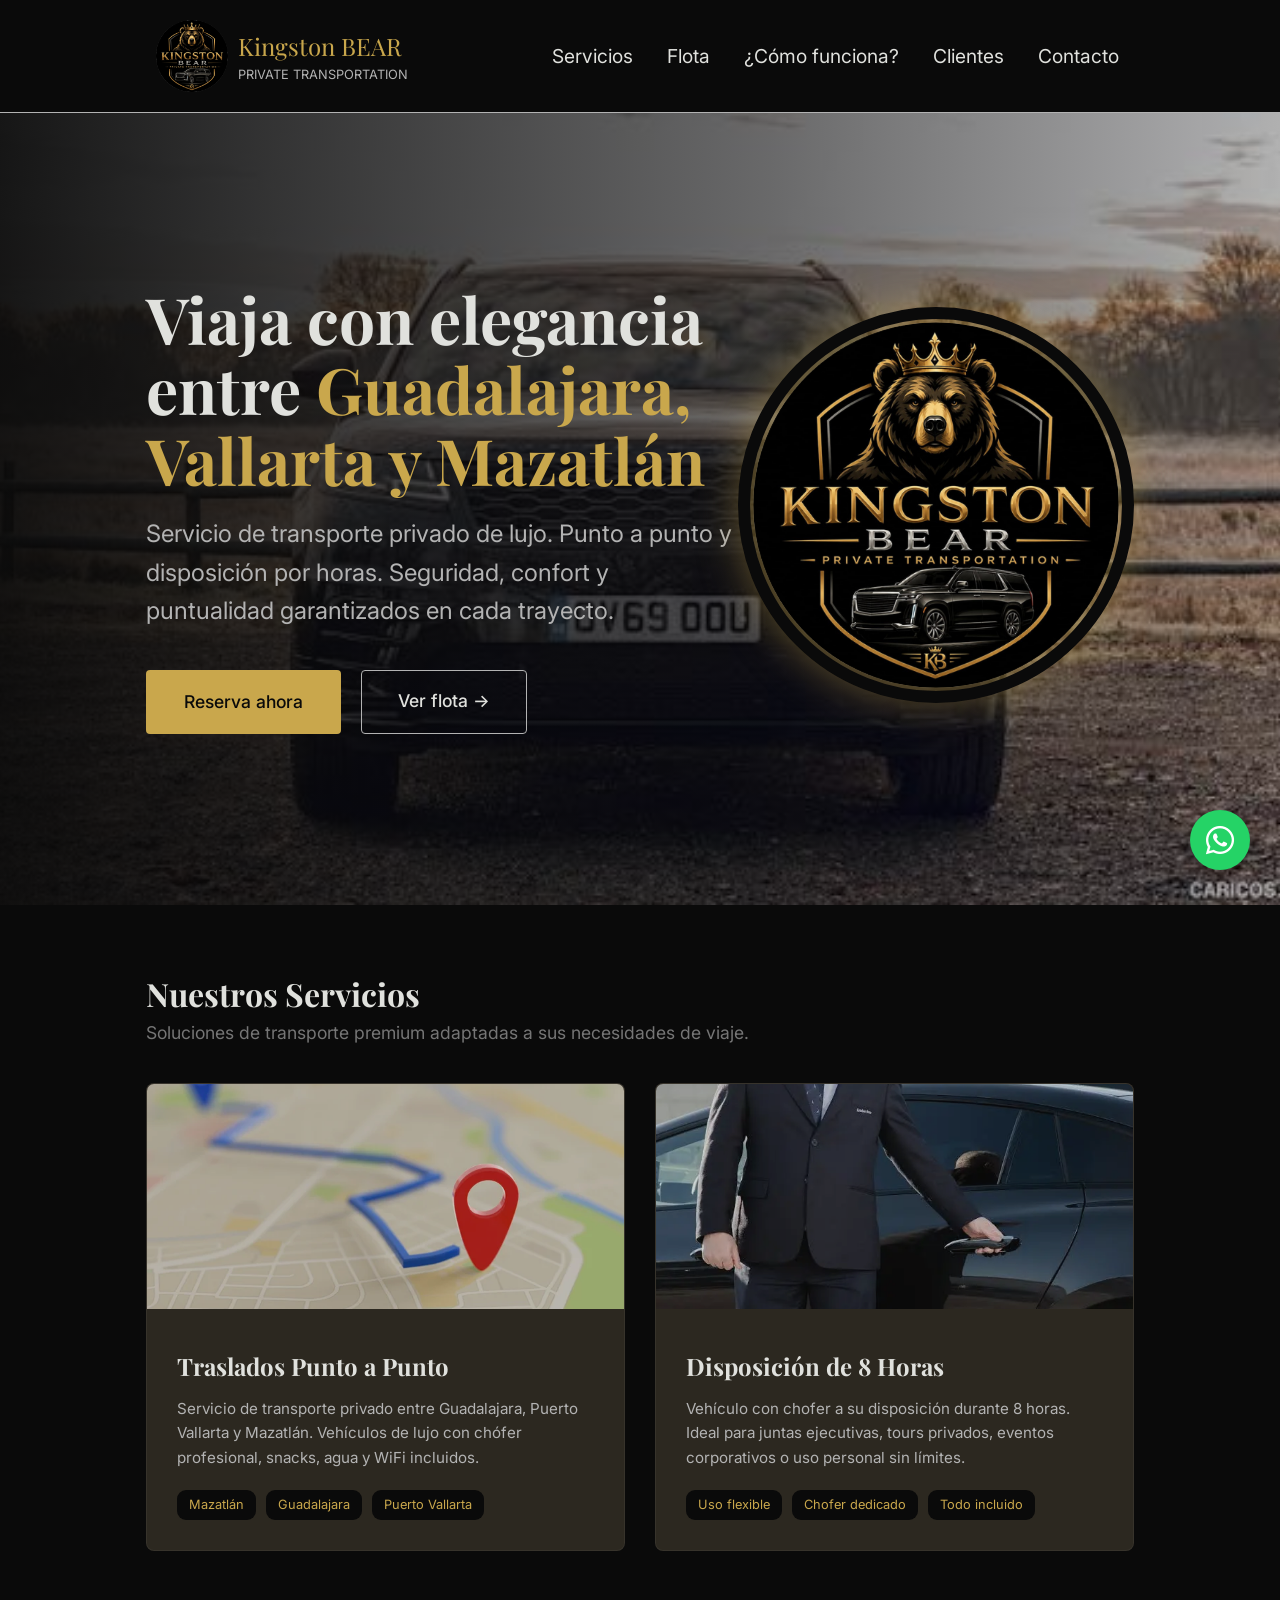
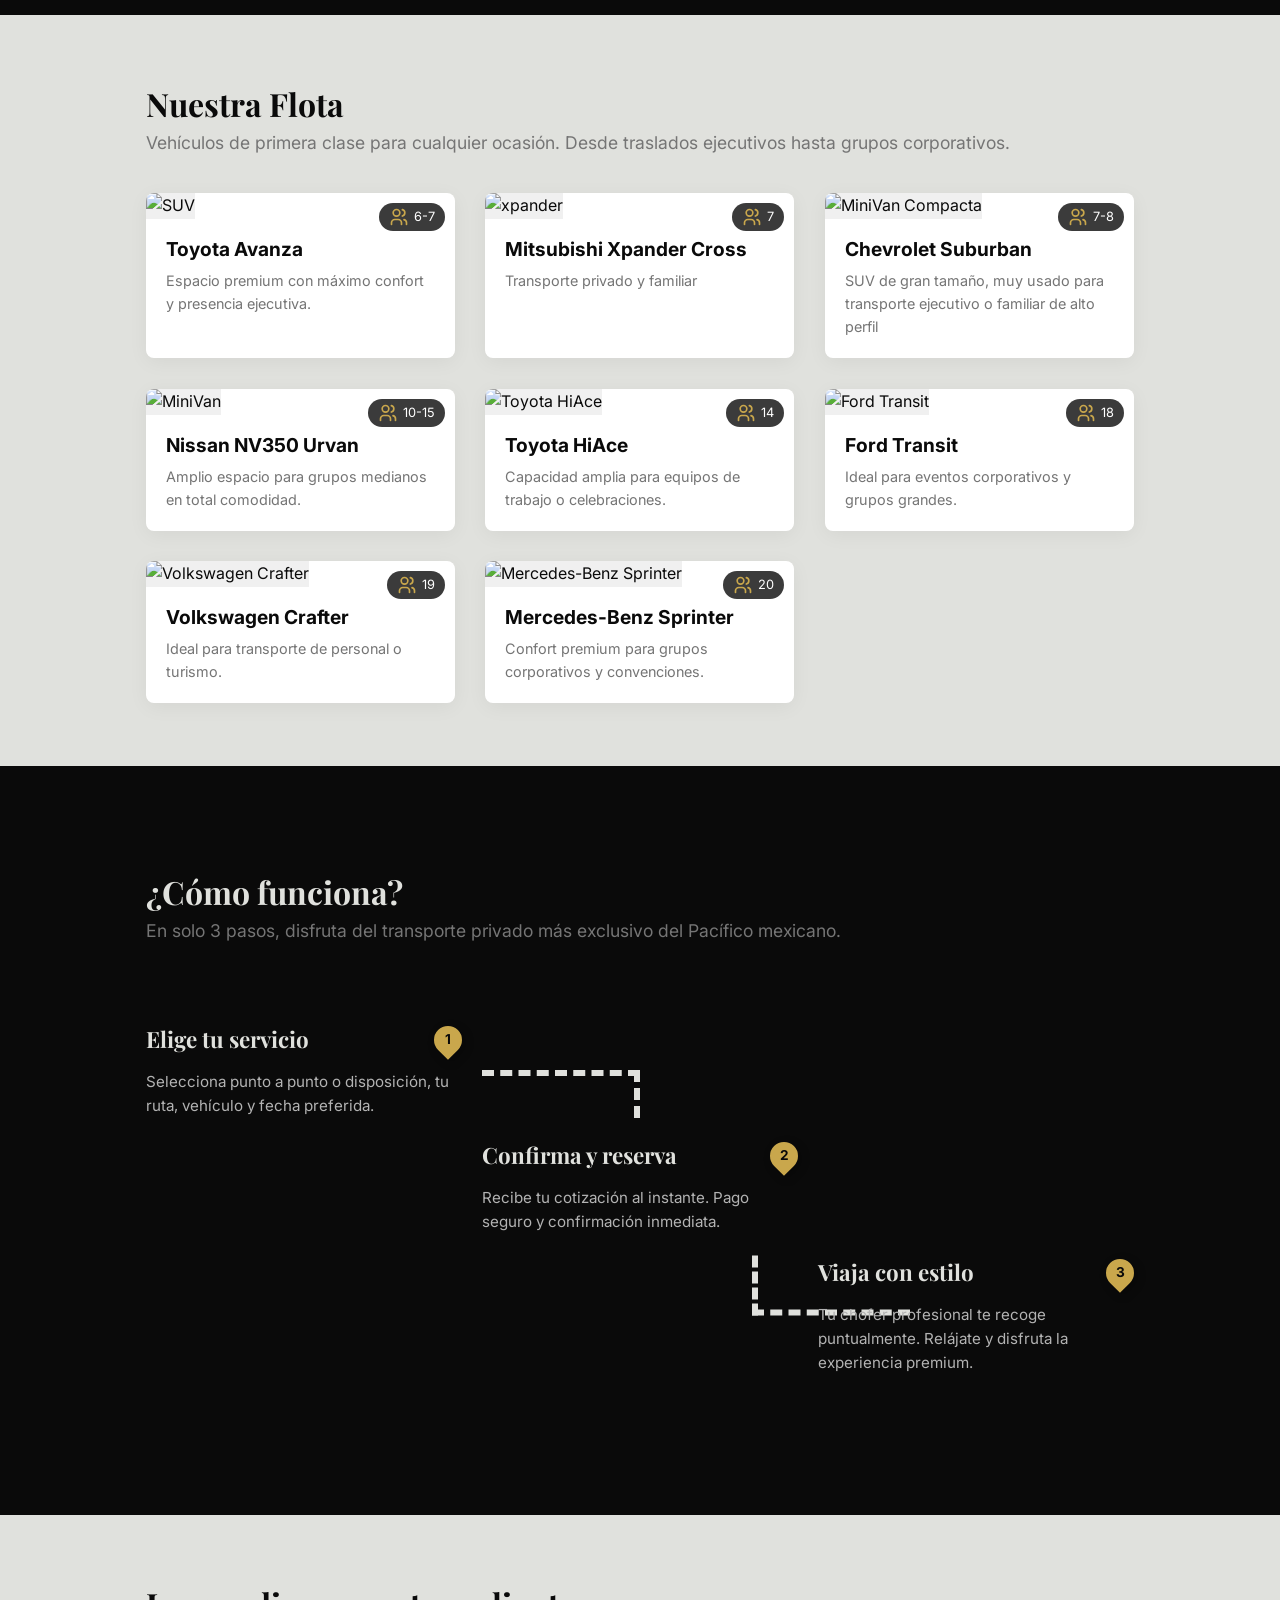
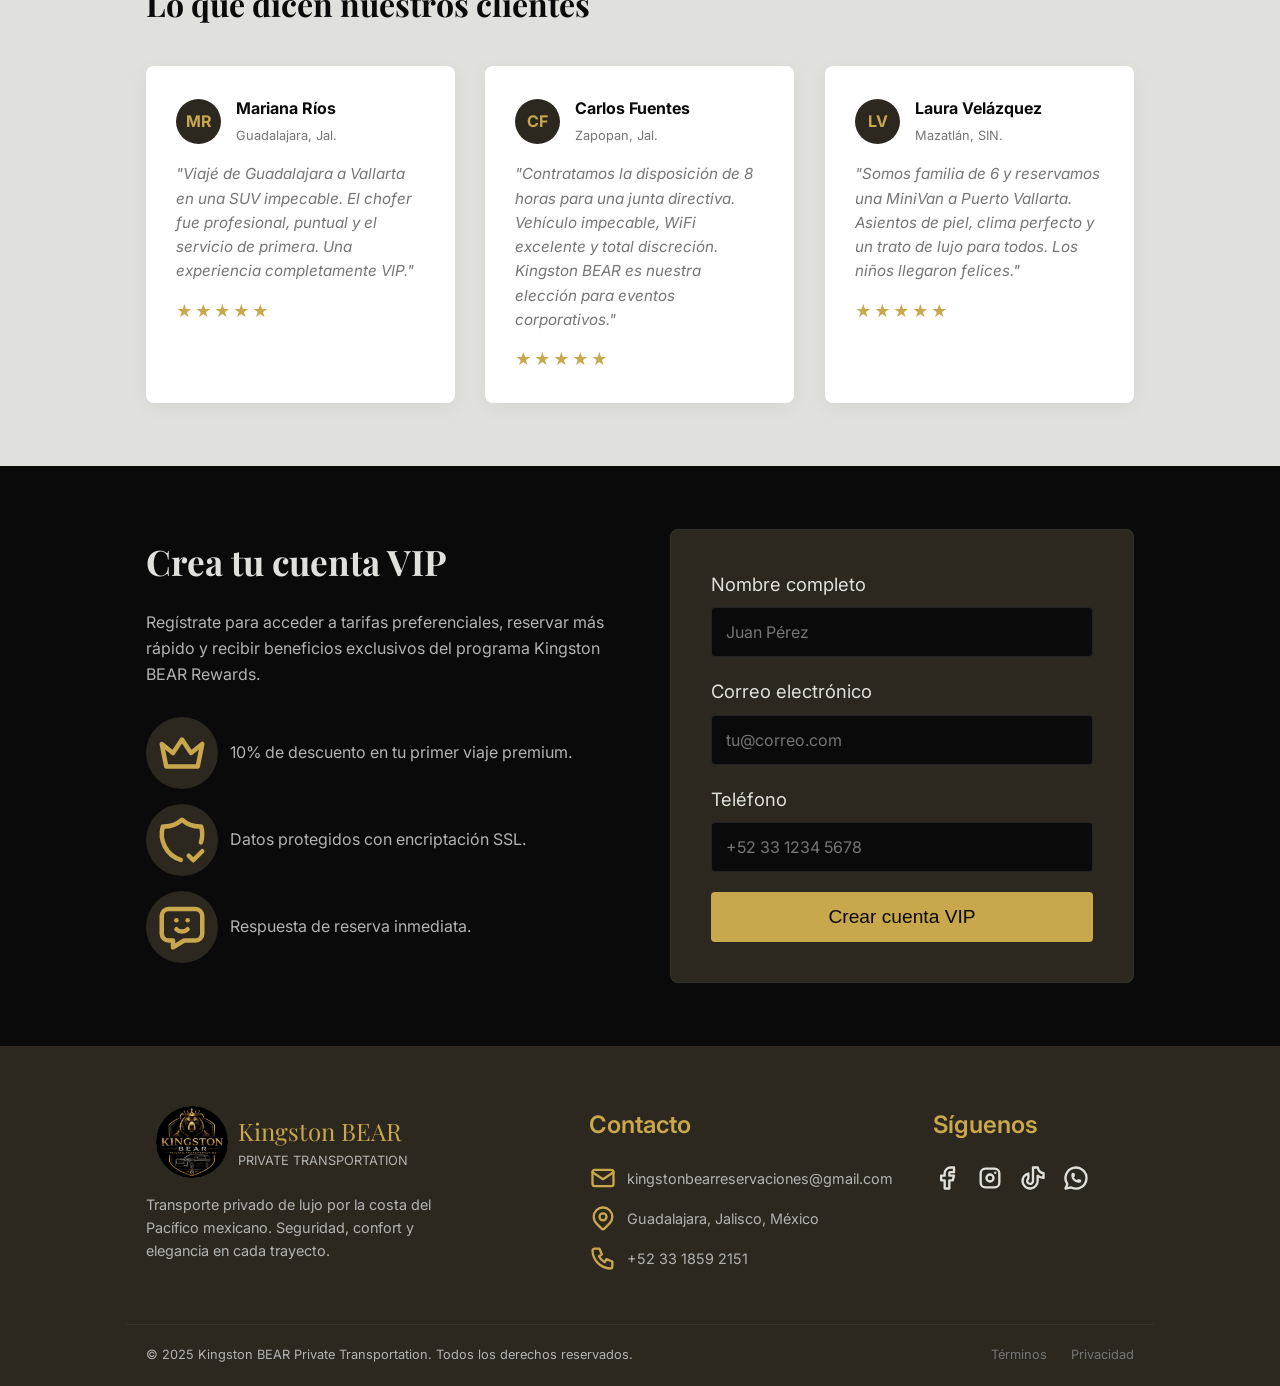
==== commit 06178425: "Enhanced mobile styles and scripts for nav bar toggled" ====
--- a/index.html
+++ b/index.html
@@ -9,6 +9,7 @@
     <link rel="preconnect" href="https://fonts.gstatic.com" crossorigin>
     <link href="https://fonts.googleapis.com/css2?family=Playfair+Display:wght@700&family=Inter:wght@300;400;600&display=swap" rel="stylesheet">
     <link rel="stylesheet" href="public/styles/style.css">
+    <link rel="stylesheet" href="public/styles/mobile-style.css">
     <link rel="stylesheet" href="https://cdnjs.cloudflare.com/ajax/libs/font-awesome/6.4.0/css/all.min.css">
 </head>
 <body>
@@ -23,6 +24,7 @@
                     <small>PRIVATE TRANSPORTATION</small>
                 </div>
             </div>
+            <button class="mobile-toggle" aria-label="Abrir menú" aria-expanded="false"><i class="fas fa-bars"></i></button>
             <nav class="main-nav">
                 <a onclick="scrollToSection('servicios',80)">Servicios</a>
                 <a onclick="scrollToSection('flota',100)">Flota</a>
@@ -30,26 +32,6 @@
                 <a onclick="scrollToSection('clientes',100)">Clientes</a>
                 <a onclick="scrollToSection('contacto',100)">Contacto</a>
             </nav>
-            <div class="header-actions">
-                <button class="lang-switch">
-                    <svg
-                    xmlns="http://www.w3.org/2000/svg"
-                    width="20"
-                    height="20"
-                    viewBox="0 0 24 24"
-                    fill="none"
-                    stroke="var(--color-gold)"
-                    stroke-width="2"
-                    stroke-linecap="round"
-                    stroke-linejoin="round"
-                    >
-                    <path d="M3 12a9 9 0 1 0 18 0a9 9 0 0 0 -18 0" />
-                    <path d="M3.6 9h16.8" />
-                    <path d="M3.6 15h16.8" />
-                    <path d="M11.5 3a17 17 0 0 0 0 18" />
-                    <path d="M12.5 3a17 17 0 0 1 0 18" />
-                    </svg>ES</button>
-            </div>
         </div>
     </header>
 
@@ -131,82 +113,57 @@
                 <div class="fleet-grid">
                     <article class="fleet-card" data-reveal>
                         <div class="fleet-image">
-                            <img src="public/images/sedan.avif" alt="Sedán">
-                            <span class="capacity-badge">
-                                <svg
-                                xmlns="http://www.w3.org/2000/svg"
-                                width="20"
-                                height="20"
-                                viewBox="0 0 24 24"
-                                fill="none"
-                                stroke="var(--color-gold)"
-                                stroke-width="2"
-                                stroke-linecap="round"
-                                stroke-linejoin="round"
-                                >
-                                <path d="M9 7m-4 0a4 4 0 1 0 8 0a4 4 0 1 0 -8 0" />
-                                <path d="M3 21v-2a4 4 0 0 1 4 -4h4a4 4 0 0 1 4 4v2" />
-                                <path d="M16 3.13a4 4 0 0 1 0 7.75" />
-                                <path d="M21 21v-2a4 4 0 0 0 -3 -3.85" />
-                                </svg>4
-                            </span>
-                        </div>
-                        <h3>Sedán</h3>
-                        <p>Ideal para viajes ejecutivos y traslados al aeropuerto.</p>
-                    </article>
-                    <article class="fleet-card" data-reveal>
-                        <div class="fleet-image">
-                            <img src="public/images/sedan.avif" alt="SUV">
-                            <span class="capacity-badge">
-                                <svg
-                                xmlns="http://www.w3.org/2000/svg"
-                                width="20"
-                                height="20"
-                                viewBox="0 0 24 24"
-                                fill="none"
-                                stroke="var(--color-gold)"
-                                stroke-width="2"
-                                stroke-linecap="round"
-                                stroke-linejoin="round"
-                                >
-                                <path d="M9 7m-4 0a4 4 0 1 0 8 0a4 4 0 1 0 -8 0" />
-                                <path d="M3 21v-2a4 4 0 0 1 4 -4h4a4 4 0 0 1 4 4v2" />
-                                <path d="M16 3.13a4 4 0 0 1 0 7.75" />
-                                <path d="M21 21v-2a4 4 0 0 0 -3 -3.85" />
-                                </svg>4
-                            </span>
-                        </div>
-                        <h3>SUV</h3>
+                            <img src="public/images/avanza.webp" alt="SUV">
+                            <span class="capacity-badge">
+                                <svg
+                                xmlns="http://www.w3.org/2000/svg"
+                                width="20"
+                                height="20"
+                                viewBox="0 0 24 24"
+                                fill="none"
+                                stroke="var(--color-gold)"
+                                stroke-width="2"
+                                stroke-linecap="round"
+                                stroke-linejoin="round"
+                                >
+                                <path d="M9 7m-4 0a4 4 0 1 0 8 0a4 4 0 1 0 -8 0" />
+                                <path d="M3 21v-2a4 4 0 0 1 4 -4h4a4 4 0 0 1 4 4v2" />
+                                <path d="M16 3.13a4 4 0 0 1 0 7.75" />
+                                <path d="M21 21v-2a4 4 0 0 0 -3 -3.85" />
+                                </svg>6-7
+                            </span>
+                        </div>
+                        <h3>Toyota Avanza</h3>
                         <p>Espacio premium con máximo confort y presencia ejecutiva.</p>
                     </article>
                     <article class="fleet-card" data-reveal>
                         <div class="fleet-image">
-                            <img src="public/images/sedan.avif" alt="MiniVan Compacta">
-                            <span class="capacity-badge">
-                                <svg
-                                xmlns="http://www.w3.org/2000/svg"
-                                width="20"
-                                height="20"
-                                viewBox="0 0 24 24"
-                                fill="none"
-                                stroke="var(--color-gold)"
-                                stroke-width="2"
-                                stroke-linecap="round"
-                                stroke-linejoin="round"
-                                >
-                                <path d="M9 7m-4 0a4 4 0 1 0 8 0a4 4 0 1 0 -8 0" />
-                                <path d="M3 21v-2a4 4 0 0 1 4 -4h4a4 4 0 0 1 4 4v2" />
-                                <path d="M16 3.13a4 4 0 0 1 0 7.75" />
-                                <path d="M21 21v-2a4 4 0 0 0 -3 -3.85" />
-                                </svg>5-6
-                            </span>
-                        </div>
-                        <h3>MiniVan Compacta</h3>
-                        <p>Perfecta para familias o grupos pequeños con equipaje.</p>
-                    </article>
-                    <article class="fleet-card" data-reveal>
-                        <div class="fleet-image">
-                            <img src="public/images/sedan.avif" alt="MiniVan">
+                            <img src="public/images/xpander.webp" alt="xpander">
+                            <span class="capacity-badge">
+                                <svg
+                                xmlns="http://www.w3.org/2000/svg"
+                                width="20"
+                                height="20"
+                                viewBox="0 0 24 24"
+                                fill="none"
+                                stroke="var(--color-gold)"
+                                stroke-width="2"
+                                stroke-linecap="round"
+                                stroke-linejoin="round"
+                                >
+                                <path d="M9 7m-4 0a4 4 0 1 0 8 0a4 4 0 1 0 -8 0" />
+                                <path d="M3 21v-2a4 4 0 0 1 4 -4h4a4 4 0 0 1 4 4v2" />
+                                <path d="M16 3.13a4 4 0 0 1 0 7.75" />
+                                <path d="M21 21v-2a4 4 0 0 0 -3 -3.85" />
+                                </svg>7
+                            </span>
+                        </div>
+                        <h3>Mitsubishi Xpander Cross</h3>
+                        <p>Transporte privado y familiar</p>
+                    </article>
+                    <article class="fleet-card" data-reveal>
+                        <div class="fleet-image">
+                            <img src="public/images/suburb.webp" alt="MiniVan Compacta">
                             <span class="capacity-badge">
                                 <svg
                                 xmlns="http://www.w3.org/2000/svg"
@@ -226,12 +183,37 @@
                                 </svg>7-8
                             </span>
                         </div>
-                        <h3>MiniVan</h3>
+                        <h3>Chevrolet Suburban</h3>
+                        <p>SUV de gran tamaño, muy usado para transporte ejecutivo o familiar de alto perfil</p>
+                    </article>
+                    <article class="fleet-card" data-reveal>
+                        <div class="fleet-image">
+                            <img src="public/images/urvan.webp" alt="MiniVan">
+                            <span class="capacity-badge">
+                                <svg
+                                xmlns="http://www.w3.org/2000/svg"
+                                width="20"
+                                height="20"
+                                viewBox="0 0 24 24"
+                                fill="none"
+                                stroke="var(--color-gold)"
+                                stroke-width="2"
+                                stroke-linecap="round"
+                                stroke-linejoin="round"
+                                >
+                                <path d="M9 7m-4 0a4 4 0 1 0 8 0a4 4 0 1 0 -8 0" />
+                                <path d="M3 21v-2a4 4 0 0 1 4 -4h4a4 4 0 0 1 4 4v2" />
+                                <path d="M16 3.13a4 4 0 0 1 0 7.75" />
+                                <path d="M21 21v-2a4 4 0 0 0 -3 -3.85" />
+                                </svg>10-15
+                            </span>
+                        </div>
+                        <h3>Nissan NV350 Urvan</h3>
                         <p>Amplio espacio para grupos medianos en total comodidad.</p>
                     </article>
                     <article class="fleet-card" data-reveal>
                         <div class="fleet-image">
-                            <img src="public/images/sedan.avif" alt="Toyota Hiace">
+                            <img src="public/images/hiance.webp" alt="Toyota HiAce">
                             <span class="capacity-badge">
                                 <svg
                                 xmlns="http://www.w3.org/2000/svg"
@@ -251,12 +233,37 @@
                                 </svg>14
                             </span>
                         </div>
-                        <h3>Toyota Hiace</h3>
+                        <h3>Toyota HiAce</h3>
                         <p>Capacidad amplia para equipos de trabajo o celebraciones.</p>
                     </article>
                     <article class="fleet-card" data-reveal>
                         <div class="fleet-image">
-                            <img src="public/images/sedan.avif" alt="Crafter">
+                            <img src="public/images/ford.jpeg" alt="Ford Transit">
+                            <span class="capacity-badge">
+                                <svg
+                                xmlns="http://www.w3.org/2000/svg"
+                                width="20"
+                                height="20"
+                                viewBox="0 0 24 24"
+                                fill="none"
+                                stroke="var(--color-gold)"
+                                stroke-width="2"
+                                stroke-linecap="round"
+                                stroke-linejoin="round"
+                                >
+                                <path d="M9 7m-4 0a4 4 0 1 0 8 0a4 4 0 1 0 -8 0" />
+                                <path d="M3 21v-2a4 4 0 0 1 4 -4h4a4 4 0 0 1 4 4v2" />
+                                <path d="M16 3.13a4 4 0 0 1 0 7.75" />
+                                <path d="M21 21v-2a4 4 0 0 0 -3 -3.85" />
+                                </svg>18
+                            </span>
+                        </div>
+                        <h3>Ford Transit</h3>
+                        <p>Ideal para eventos corporativos y grupos grandes.</p>
+                    </article>
+                    <article class="fleet-card" data-reveal>
+                        <div class="fleet-image">
+                            <img src="public/images/crafter.webp" alt="Volkswagen Crafter">
                             <span class="capacity-badge">
                                 <svg
                                 xmlns="http://www.w3.org/2000/svg"
@@ -276,12 +283,12 @@
                                 </svg>19
                             </span>
                         </div>
-                        <h3>Crafter</h3>
-                        <p>Ideal para eventos corporativos y grupos grandes.</p>
-                    </article>
-                    <article class="fleet-card" data-reveal>
-                        <div class="fleet-image">
-                            <img src="public/images/sedan.avif" alt="Sprinter">
+                        <h3>Volkswagen Crafter</h3>
+                        <p>Ideal para transporte de personal o turismo.</p>
+                    </article>
+                    <article class="fleet-card" data-reveal>
+                        <div class="fleet-image">
+                            <img src="public/images/sprinter.webp" alt="Mercedes-Benz Sprinter">
                             <span class="capacity-badge">
                                 <svg
                                 xmlns="http://www.w3.org/2000/svg"
@@ -301,58 +308,8 @@
                                 </svg>20
                             </span>
                         </div>
-                        <h3>Sprinter</h3>
+                        <h3>Mercedes-Benz Sprinter</h3>
                         <p>Confort premium para grupos corporativos y convenciones.</p>
-                    </article>
-                    <article class="fleet-card" data-reveal>
-                        <div class="fleet-image">
-                            <img src="public/images/sedan.avif" alt="Autobús 35 PAX">
-                            <span class="capacity-badge">
-                                <svg
-                                xmlns="http://www.w3.org/2000/svg"
-                                width="20"
-                                height="20"
-                                viewBox="0 0 24 24"
-                                fill="none"
-                                stroke="var(--color-gold)"
-                                stroke-width="2"
-                                stroke-linecap="round"
-                                stroke-linejoin="round"
-                                >
-                                <path d="M9 7m-4 0a4 4 0 1 0 8 0a4 4 0 1 0 -8 0" />
-                                <path d="M3 21v-2a4 4 0 0 1 4 -4h4a4 4 0 0 1 4 4v2" />
-                                <path d="M16 3.13a4 4 0 0 1 0 7.75" />
-                                <path d="M21 21v-2a4 4 0 0 0 -3 -3.85" />
-                                </svg>35
-                            </span>
-                        </div>
-                        <h3>Autobús 35 PAX</h3>
-                        <p>Transporte ejecutivo para congresos y eventos de gran escala.</p>
-                    </article>
-                    <article class="fleet-card" data-reveal>
-                        <div class="fleet-image">
-                            <img src="public/images/sedan.avif" alt="Autobús 45 PAX">
-                            <span class="capacity-badge">
-                                <svg
-                                xmlns="http://www.w3.org/2000/svg"
-                                width="20"
-                                height="20"
-                                viewBox="0 0 24 24"
-                                fill="none"
-                                stroke="var(--color-gold)"
-                                stroke-width="2"
-                                stroke-linecap="round"
-                                stroke-linejoin="round"
-                                >
-                                <path d="M9 7m-4 0a4 4 0 1 0 8 0a4 4 0 1 0 -8 0" />
-                                <path d="M3 21v-2a4 4 0 0 1 4 -4h4a4 4 0 0 1 4 4v2" />
-                                <path d="M16 3.13a4 4 0 0 1 0 7.75" />
-                                <path d="M21 21v-2a4 4 0 0 0 -3 -3.85" />
-                                </svg>45
-                            </span>
-                        </div>
-                        <h3>Autobús 45 PAX</h3>
-                        <p>Máxima capacidad para bodas, convenciones y traslados masivos.</p>
                     </article>
                 </div>
             </div>
@@ -559,6 +516,21 @@
                         stroke-linecap="round"
                         stroke-linejoin="round"
                         >
+                        <path d="M3 7a2 2 0 0 1 2 -2h14a2 2 0 0 1 2 2v10a2 2 0 0 1 -2 2h-14a2 2 0 0 1 -2 -2v-10z" />
+                        <path d="M3 7l9 6l9 -6" />
+                        </svg>kingstonbearreservaciones@gmail.com</li>
+                    <li>
+                        <svg
+                        xmlns="http://www.w3.org/2000/svg"
+                        width="28"
+                        height="28"
+                        viewBox="0 0 24 24"
+                        fill="none"
+                        stroke="var(--color-gold)"
+                        stroke-width="2"
+                        stroke-linecap="round"
+                        stroke-linejoin="round"
+                        >
                         <path d="M9 11a3 3 0 1 0 6 0a3 3 0 0 0 -6 0" />
                         <path d="M17.657 16.657l-4.243 4.243a2 2 0 0 1 -2.827 0l-4.244 -4.243a8 8 0 1 1 11.314 0z" />
                         </svg>Guadalajara, Jalisco, México</li>
@@ -576,21 +548,6 @@
                         >
                         <path d="M5 4h4l2 5l-2.5 1.5a11 11 0 0 0 5 5l1.5 -2.5l5 2v4a2 2 0 0 1 -2 2a16 16 0 0 1 -15 -15a2 2 0 0 1 2 -2" />
                         </svg>+52 33 1859 2151</li>
-                    <li>
-                        <svg
-                        xmlns="http://www.w3.org/2000/svg"
-                        width="28"
-                        height="28"
-                        viewBox="0 0 24 24"
-                        fill="none"
-                        stroke="var(--color-gold)"
-                        stroke-width="2"
-                        stroke-linecap="round"
-                        stroke-linejoin="round"
-                        >
-                        <path d="M3 7a2 2 0 0 1 2 -2h14a2 2 0 0 1 2 2v10a2 2 0 0 1 -2 2h-14a2 2 0 0 1 -2 -2v-10z" />
-                        <path d="M3 7l9 6l9 -6" />
-                        </svg>kingstonbearreservaciones@gmail.com</li>
                 </ul>
             </div>
             <div class="footer-social">
@@ -640,7 +597,7 @@
                         >
                         <path d="M21 7.917v4.034a9.948 9.948 0 0 1 -5 -1.951v4.5a6.5 6.5 0 1 1 -8 -6.326v4.326a2.5 2.5 0 1 0 4 2v-11.5h4.083a6.005 6.005 0 0 0 4.917 4.917z" />
                         </svg></a>
-                    <a href="#" aria-label="LinkedIn">
+                    <a href="https://wa.me/+523318592151" target="_blank" rel="noopener" aria-label="WhatsApp">
                         <svg
                         xmlns="http://www.w3.org/2000/svg"
                         width="28"
--- a/public/styles/style.css
+++ b/public/styles/style.css
@@ -92,6 +92,9 @@
     align-items: center;
 }
 
+/* Mostrar solo en móvil: botón hamburguesa */
+.mobile-toggle { display: none; }
+
 /* --- HERO SECTION --- */
 .hero {
     position: relative;
@@ -354,60 +357,7 @@
     display: block;
 }
 
-/* --- RESPONSIVE --- */
-@media (max-width: 768px) {
-    .steps-container {
-        grid-template-columns: 1fr;
-        grid-template-rows: auto;
-        gap: 50px;
-        padding: 20px 0;
-    }
-    
-    /* En móvil, todos los pasos ocupan la única columna y se alinean a la izquierda */
-    .step-1, .step-2, .step-3 {
-        grid-column: 1;
-        grid-row: auto;
-        text-align: left;
-    }
-
-    .step-1 .step-header,
-    .step-2 .step-header,
-    .step-3 .step-header {
-        justify-content: flex-start;
-    }
-
-    .step-1 p,
-    .step-2 p,
-    .step-3 p {
-        margin-left: 0;
-        margin-right: 0;
-    }
-
-    /* Ocultar la línea horizontal en móvil */
-    .route-line {
-        display: none;
-    }
-
-    /* Línea vertical para móvil */
-    .steps-container::before {
-        content: '';
-        position: absolute;
-        top: 40px;
-        bottom: 40px;
-        left: 20px;
-        width: 2px;
-        border-left: 2px dashed rgba(224, 225, 221, 0.3);
-        z-index: 0;
-    }
-    
-    /* Ajustar la animación en móvil */
-    .step {
-        transform: translateY(50px) scale(0.95);
-    }
-    .step.is-visible {
-        transform: translateY(0) scale(1);
-    }
-}
+/* Responsive styles moved to public/styles/mobile-style.css */
 /* --- TESTIMONIOS --- */
 .testimonials { background-color: var(--color-bg-light); }
 .testimonials-grid {
--- a/public/styles/mobile-style.css
+++ b/public/styles/mobile-style.css
@@ -0,0 +1,78 @@
+@media (max-width: 768px) {
+    /* Contenedor más estrecho en móvil */
+    .container { margin: 0 4vh; padding: 0 16px; }
+
+    /* Header: mostrar botón hamburguesa y ocultar navegación por defecto */
+    .site-header { padding: 12px 0; }
+    .mobile-toggle { display: inline-flex; background: transparent; border: none; color: var(--color-bg-light); font-size: 1.4rem; padding: 8px 10px; border-radius: 6px; align-items: center; justify-content: center; cursor: pointer; }
+    .main-nav { display: none; position: absolute; top: 64px; left: 0; right: 0; background: var(--color-black); padding: 16px 20px; flex-direction: column; gap: 10px; z-index: 999; }
+    .main-nav.open { display: flex; }
+    .main-nav a { margin: 8px 0; font-size: 1.05rem; }
+
+    /* Hero: reducir tamaños y apilar contenidos */
+    .hero { min-height: 60vh; align-items: flex-start; padding-top: 40px; background-position: center top; }
+    .hero-content { flex-direction: column-reverse; gap: 18px; align-items: center; text-align: center; }
+    .hero-text { max-width: 100%; }
+    .hero-title { font-size: 2rem; }
+    .hero-subtitle { font-size: 1rem; margin-bottom: 18px; }
+    .hero-badge img { width: 140px; border-width: 8px; }
+
+    /* Servicios / Flota: una columna */
+    .services-grid, .fleet-grid, .testimonials-grid { grid-template-columns: 1fr; gap: 20px; }
+
+    /* Cómo funciona (steps) */
+    .steps-container { grid-template-columns: 1fr; grid-template-rows: auto; gap: 50px; padding: 20px 0; }
+    .step-1, .step-2, .step-3 { grid-column: 1; grid-row: auto; text-align: left; }
+
+    .step-1 .step-header,
+    .step-2 .step-header,
+    .step-3 .step-header { justify-content: flex-start; }
+
+    .step-1 p,
+    .step-2 p,
+    .step-3 p { margin-left: 0; margin-right: 0; }
+
+    /* Ocultar línea SVG/route-line en móvil y usar línea vertical simple */
+    .route-line { display: none; }
+    /* Ocultar los divs de ruta específicos usados en el HTML */
+    .steps-container .route.dashed-line.step-line,
+    .steps-container .route.dashed-line.rotate-180.step-line-2 {
+        display: none;
+    }
+
+    /* Ocultar divs vacíos que se usan como placeholders en el grid */
+    .steps-container > div:empty { display: none; }
+    /* Ajustes de animación en móvil */
+    .step { transform: translateY(50px) scale(0.95); }
+    .step.is-visible { transform: translateY(0) scale(1); }
+
+    /* VIP: apilar en móvil */
+    .vip-container { flex-direction: column; gap: 20px; }
+    .vip-form-wrapper { width: 100%; padding: 0; }
+    /* Expandir el formulario para ocupar todo el espacio disponible dentro del contenedor */
+    .vip-form {
+        max-width: none;
+        width: calc(100% + 32px);
+        margin-left: -16px;
+        margin-right: -16px;
+        padding: 20px;
+    }
+
+    /* Footer: columna única */
+    .footer-grid { grid-template-columns: 1fr; gap: 20px; }
+
+    /* Imágenes/Logos más pequeñas */
+    #emblem-logo { width: 32vh!important; border-width: 8px; }
+    #logo { width: 6vh; }
+
+    /* Botón flotante más pequeño */
+    .whatsapp-float { width: 50px; height: 50px; bottom: 20px; right: 20px; }
+
+    /* Formularios y botones */
+    .btn { font-size: 1rem; padding: 10px 18px; }
+    .btn-lg { padding: 12px 20px; }
+
+    /* Ajustes generales de tipografía para mejor lectura en pantallas pequeñas */
+    body { font-size: 15px; }
+    .hero-subtitle, .section-header p, .fleet-card p, .service-info p { font-size: 0.95rem; }
+}
